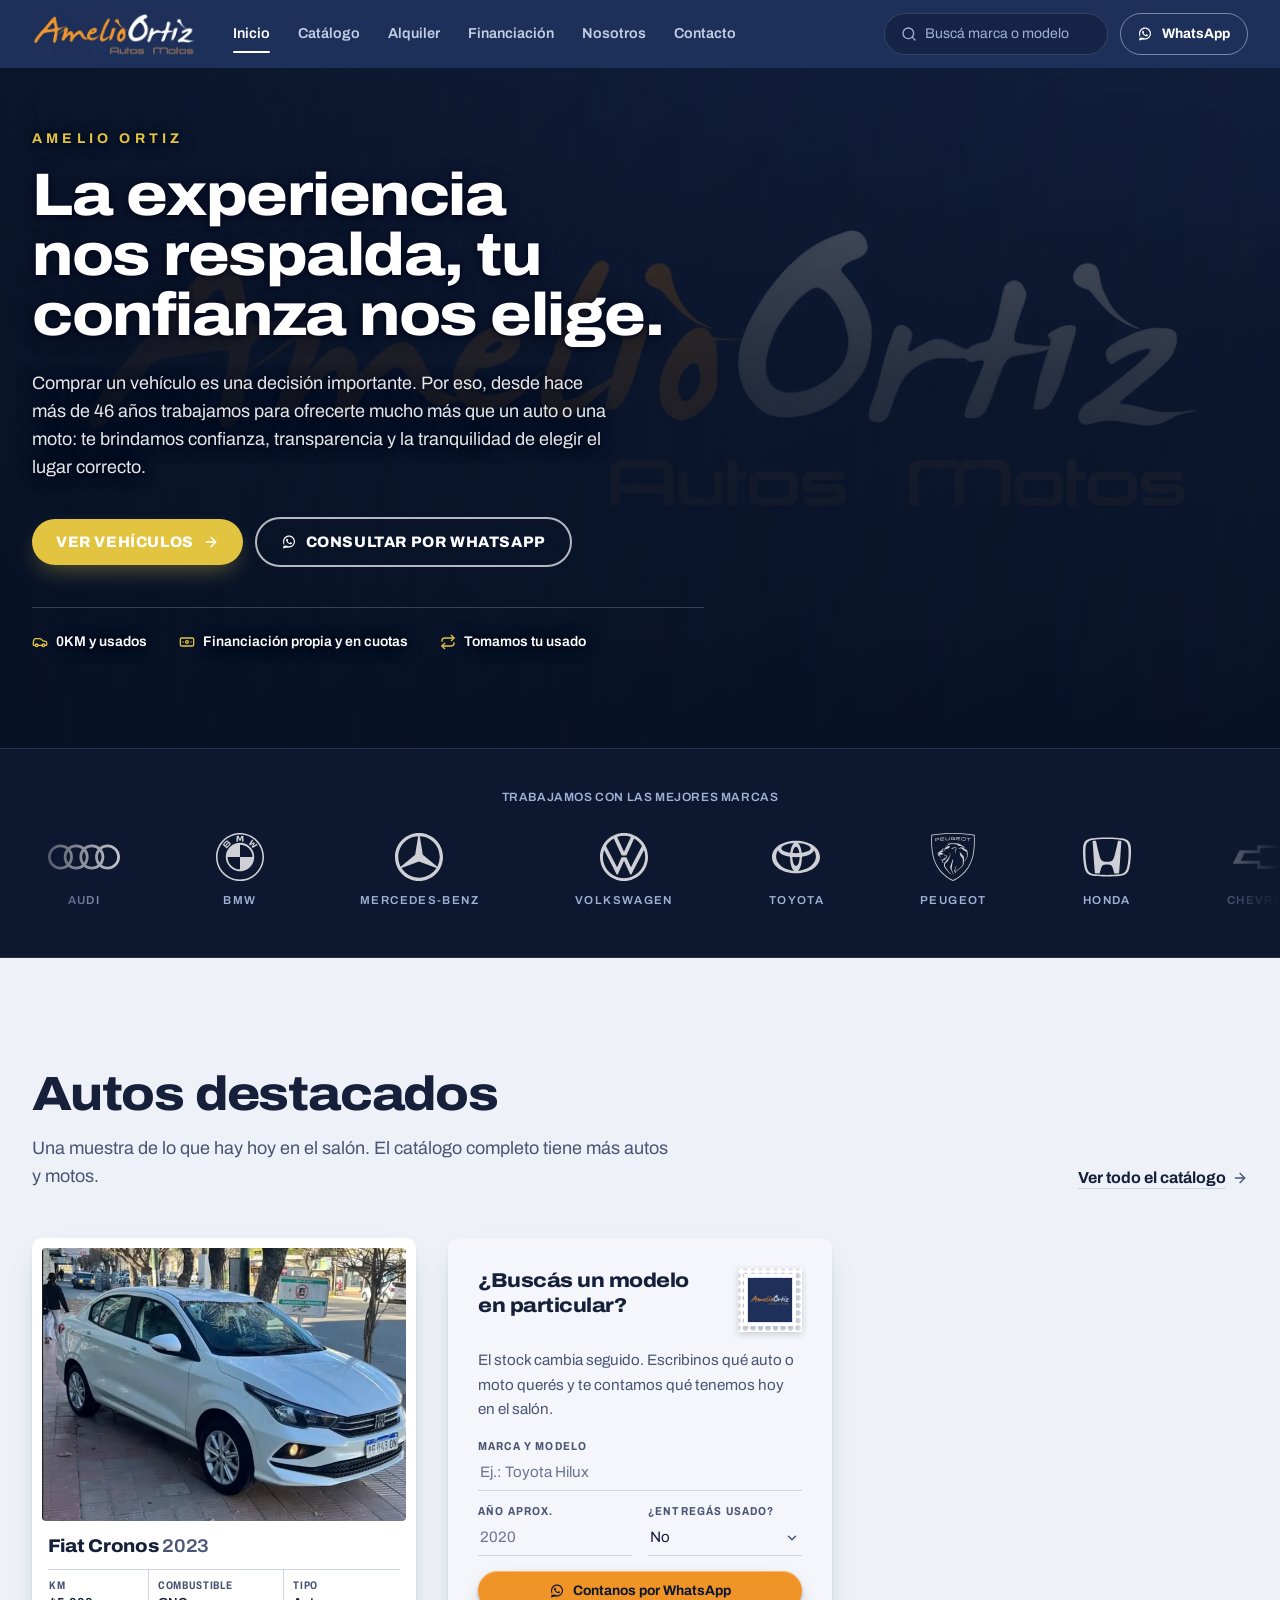
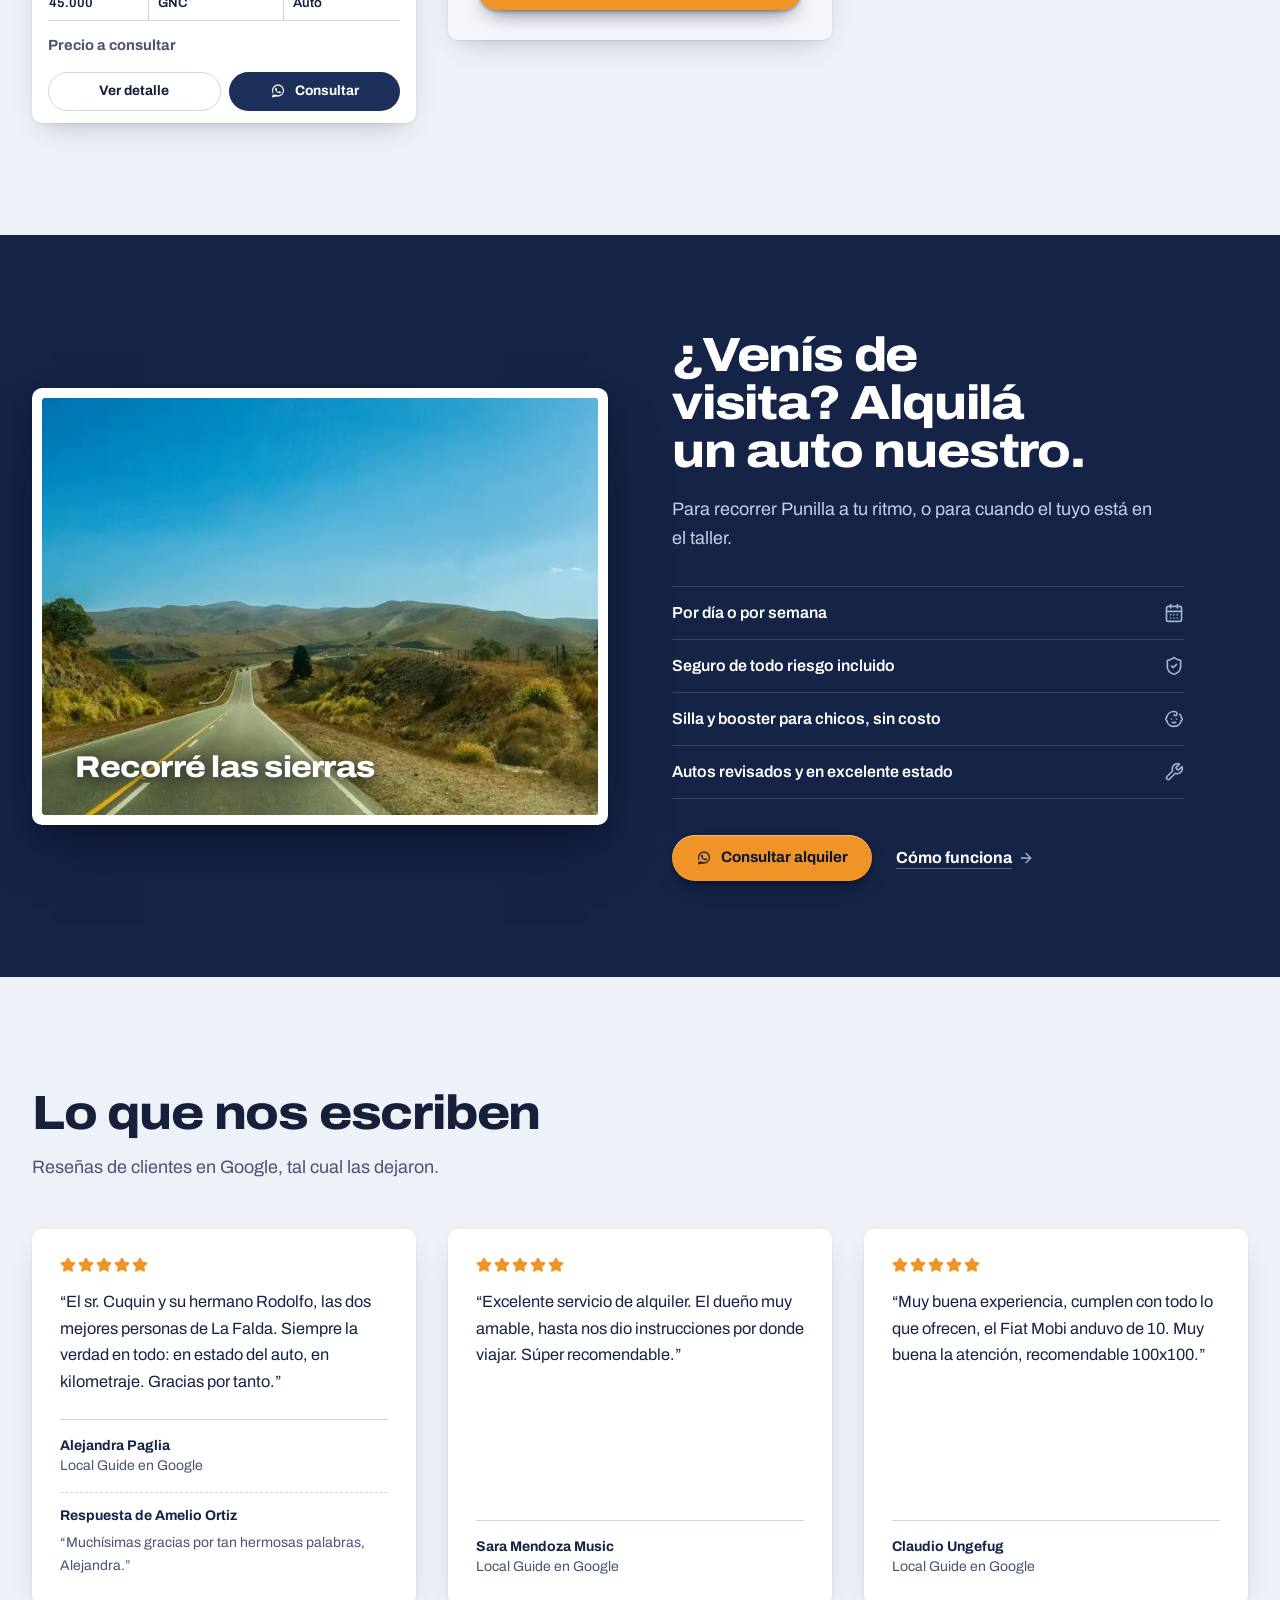
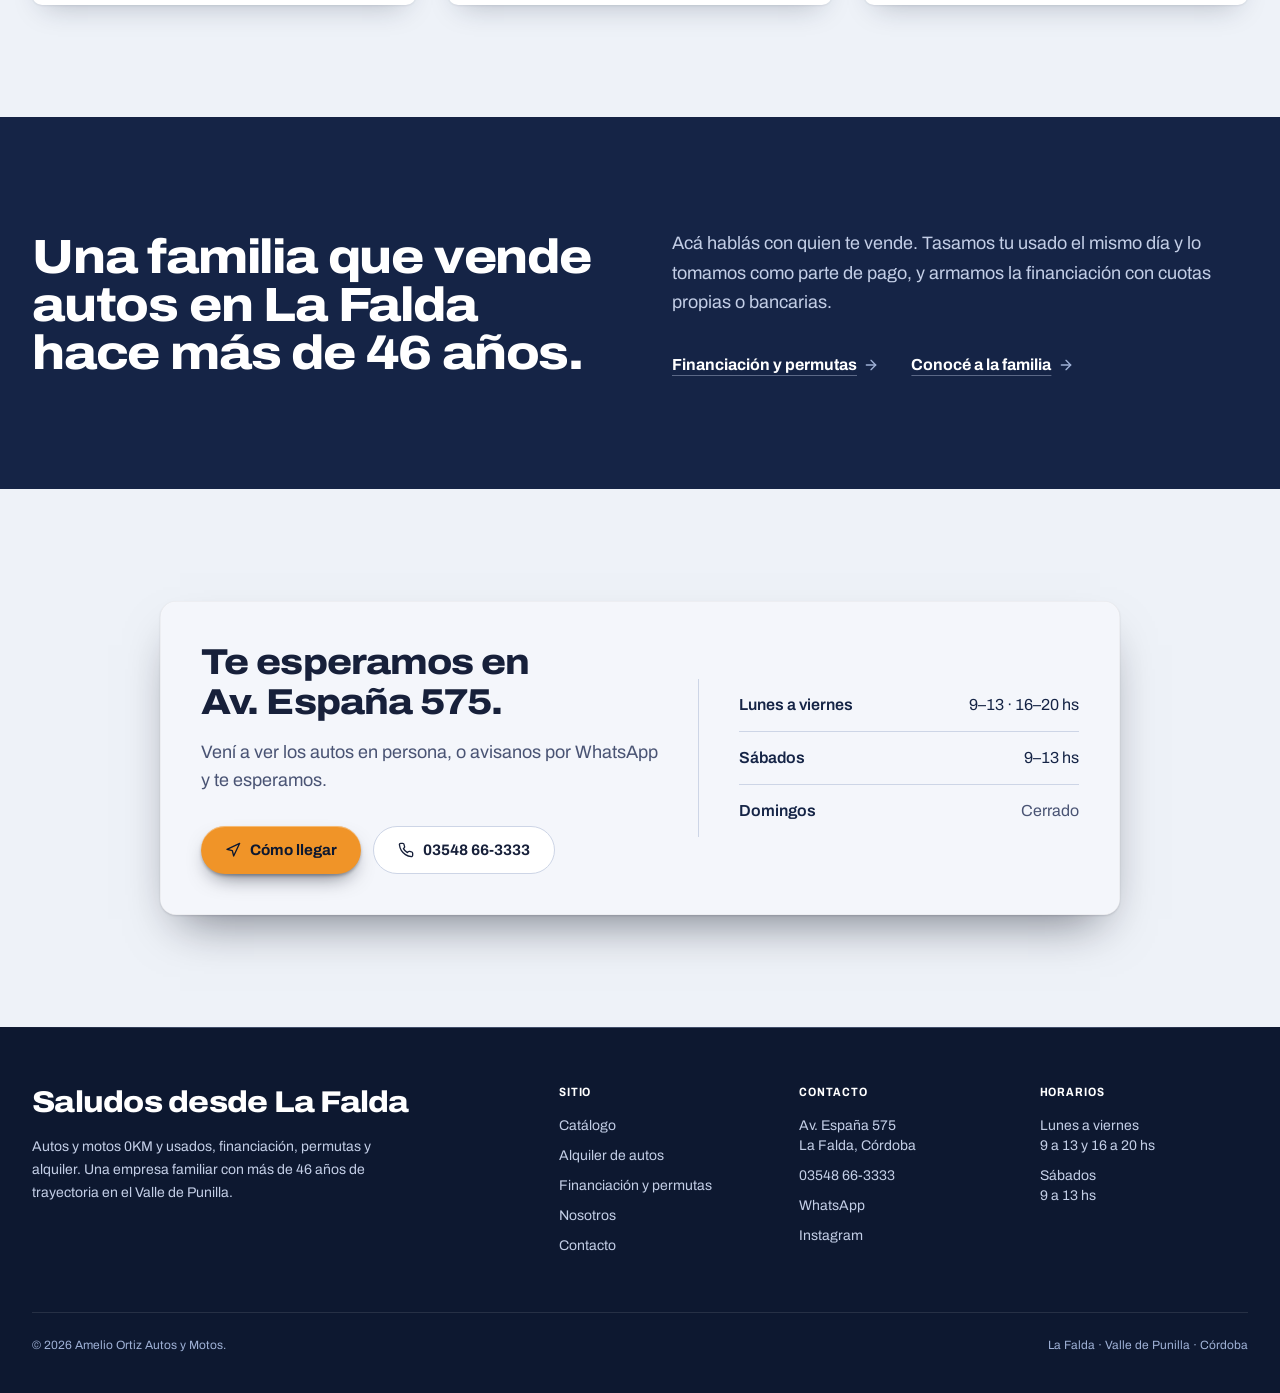
==== index.html @ 2e136546 "Sitio Amelio Ortiz Autos y Motos Co-Authored-By: Claude Opus 5.5 <noreply@anthropic.com> Claude-Sess" ====
<!doctype html>
<html lang="es-AR">
<head>
  <meta charset="UTF-8" />
  <meta name="viewport" content="width=device-width, initial-scale=1" />
  <title>Amelio Ortiz | Autos y Motos 0KM y Usados en La Falda, Córdoba</title>
  <meta name="description" content="Concesionario de autos y motos 0KM y usados en La Falda, Córdoba, con más de 46 años de trayectoria. Financiación a medida, recibimos tu usado y gestoría inmediata." />

  <meta property="og:type" content="website" />
  <meta property="og:locale" content="es_AR" />
  <meta property="og:title" content="Amelio Ortiz | Autos y Motos 0KM y Usados" />
  <meta property="og:description" content="Autos y motos 0KM y seminuevos en La Falda, Córdoba. Financiación a medida y recibimos tu usado." />
  <meta property="og:image" content="https://amelioortiz.pages.dev/og-logo.jpg?v=20261024" />
  <meta property="og:image:type" content="image/jpeg" />
  <meta property="og:image:width" content="630" />
  <meta property="og:image:height" content="630" />
  <meta property="og:image:alt" content="Logo de Amelio Ortiz Autos y Motos" />

  <link rel="icon" type="image/png" href="img/icon-192.png" />
  <link rel="apple-touch-icon" href="img/icon-192.png" />
  <meta name="theme-color" content="#1D3059" />
  <link rel="preconnect" href="https://fonts.googleapis.com" />
  <link rel="preconnect" href="https://fonts.gstatic.com" crossorigin />
  <link rel="stylesheet" href="https://fonts.googleapis.com/css2?family=Archivo:wdth,wght@62..125,400..900&display=swap" />
  <script>document.documentElement.classList.add("js");</script>
  <link rel="stylesheet" href="styles.css?v=20261027h" />
  <link rel="stylesheet" href="tw.css?v=20261027h" />


  <script type="application/ld+json">
  {
    "@context": "https://schema.org",
    "@type": "AutomotiveBusiness",
    "name": "Amelio Ortiz",
    "description": "Concesionario de autos y motos, con más de 46 años de trayectoria en La Falda, Córdoba.",
    "logo": "https://amelioortiz.pages.dev/logo-amelio.png",
    "address": {
      "@type": "PostalAddress",
      "streetAddress": "Av. España 575",
      "addressLocality": "La Falda",
      "addressRegion": "Córdoba",
      "addressCountry": "AR"
    },
    "telephone": "+5493548663333"
  }
  </script>
</head>
<body class="font-sans antialiased">
  <a href="#main-content" class="fixed left-4 top-4 z-[100] -translate-y-24 rounded-full bg-orange-500 px-4 py-2 text-sm font-bold text-navy-950 transition focus:translate-y-0">Saltar al contenido</a>

  <header id="site-header" class="ao-header fixed inset-x-0 top-0 z-50">
    <div class="mx-auto flex max-w-7xl items-center gap-5 px-4 py-3 sm:px-6 lg:gap-9 lg:px-8">
      <a href="index.html" class="shrink-0" aria-label="Amelio Ortiz Autos y Motos, inicio">
        <img src="img/logo-wordmark-sm.webp" width="360" height="96" alt="Amelio Ortiz Autos y Motos" class="h-10 w-auto sm:h-11" fetchpriority="high" />
      </a>
      <nav class="ao-nav hidden items-center gap-7 lg:flex" aria-label="Navegación principal"><a href="index.html" aria-current="page">Inicio</a><a href="catalogo.html">Catálogo</a><a href="alquiler.html">Alquiler</a><a href="financiacion.html">Financiación</a><a href="nosotros.html">Nosotros</a><a href="contacto.html">Contacto</a></nav>
      <div class="ml-auto flex items-center gap-3">
        <div class="hidden w-56 xl:block"><form class="header-search-form ao-search flex items-center gap-2 rounded-full px-4 py-2.5" role="search"><i data-lucide="search" class="h-4 w-4 shrink-0 text-navy-300"></i><label class="sr-only" for="buscar-header">Buscar en el catálogo</label><input id="buscar-header" type="search" name="q" class="header-search-input w-full bg-transparent text-sm text-white focus:outline-none" placeholder="Buscá marca o modelo" autocomplete="off" /></form></div>
        <a href="https://wa.me/5493548663333?text=Hola%20Amelio%20Ortiz%2C%20quiero%20m%C3%A1s%20informaci%C3%B3n%20sobre%20sus%20veh%C3%ADculos." target="_blank" rel="noopener" class="btn btn-linea btn-sm hidden sm:inline-flex"><svg viewBox="0 0 32 32" fill="currentColor" class="h-4 w-4 shrink-0" aria-hidden="true"><path d="M16.004 3C9.377 3 4 8.373 4 15c0 2.34.657 4.526 1.797 6.386L4 29l7.86-1.76A11.9 11.9 0 0016.004 27C22.63 27 28 21.627 28 15S22.63 3 16.004 3zm0 21.7c-1.94 0-3.75-.57-5.27-1.55l-.378-.24-4.66 1.04 1.07-4.53-.25-.4A9.65 9.65 0 016.35 15c0-5.32 4.33-9.65 9.654-9.65 5.32 0 9.65 4.33 9.65 9.65s-4.33 9.7-9.65 9.7zm5.32-7.23c-.29-.147-1.71-.845-1.977-.94-.266-.098-.46-.147-.653.147-.194.293-.75.94-.92 1.133-.17.194-.34.22-.63.073-.29-.146-1.224-.451-2.332-1.44-.862-.77-1.444-1.72-1.613-2.01-.17-.293-.018-.45.127-.596.13-.13.29-.34.435-.51.146-.17.194-.293.29-.488.098-.196.05-.367-.024-.513-.073-.146-.653-1.573-.895-2.154-.236-.564-.476-.488-.653-.497-.17-.008-.363-.01-.556-.01-.194 0-.51.073-.777.367-.266.293-1.017.994-1.017 2.425 0 1.43 1.04 2.813 1.185 3.008.146.194 2.05 3.13 4.966 4.39.694.3 1.235.478 1.657.611.696.222 1.33.19 1.83.116.558-.083 1.71-.7 1.952-1.377.242-.677.242-1.257.17-1.377-.073-.122-.266-.195-.556-.34z"/></svg>WhatsApp</a>
        <button id="menu-toggle" type="button" class="inline-flex h-11 w-11 items-center justify-center rounded-full border border-white/20 text-white lg:hidden" aria-expanded="false" aria-controls="mobile-menu" aria-label="Abrir menú">
          <span id="icon-menu-open"><i data-lucide="menu" class="h-5 w-5"></i></span>
          <span id="icon-menu-close" class="hidden"><i data-lucide="x" class="h-5 w-5"></i></span>
        </button>
      </div>
    </div>
    <div id="mobile-menu" class="hidden max-h-[calc(100dvh-4.5rem)] overflow-y-auto border-t border-white/10 bg-navy-800 lg:hidden">
      <div class="px-4 pb-6 pt-4 sm:px-6">
        <form class="header-search-form ao-search flex items-center gap-2 rounded-full px-4 py-2.5" role="search"><i data-lucide="search" class="h-4 w-4 shrink-0 text-navy-300"></i><label class="sr-only" for="buscar-movil">Buscar en el catálogo</label><input id="buscar-movil" type="search" name="q" class="header-search-input w-full bg-transparent text-sm text-white focus:outline-none" placeholder="Buscá marca o modelo" autocomplete="off" /></form>
        <nav class="mt-3 flex flex-col" aria-label="Navegación móvil"><a href="index.html" class="flex items-center justify-between border-b border-white/10 py-3.5 text-lg font-semibold text-white" aria-current="page">Inicio<i data-lucide="arrow-up-right" class="h-4 w-4 text-orange-500"></i></a><a href="catalogo.html" class="flex items-center justify-between border-b border-white/10 py-3.5 text-lg font-semibold text-navy-200">Catálogo<i data-lucide="arrow-up-right" class="h-4 w-4 text-navy-400"></i></a><a href="alquiler.html" class="flex items-center justify-between border-b border-white/10 py-3.5 text-lg font-semibold text-navy-200">Alquiler<i data-lucide="arrow-up-right" class="h-4 w-4 text-navy-400"></i></a><a href="financiacion.html" class="flex items-center justify-between border-b border-white/10 py-3.5 text-lg font-semibold text-navy-200">Financiación<i data-lucide="arrow-up-right" class="h-4 w-4 text-navy-400"></i></a><a href="nosotros.html" class="flex items-center justify-between border-b border-white/10 py-3.5 text-lg font-semibold text-navy-200">Nosotros<i data-lucide="arrow-up-right" class="h-4 w-4 text-navy-400"></i></a><a href="contacto.html" class="flex items-center justify-between border-b border-white/10 py-3.5 text-lg font-semibold text-navy-200">Contacto<i data-lucide="arrow-up-right" class="h-4 w-4 text-navy-400"></i></a></nav>
        <a href="https://wa.me/5493548663333?text=Hola%20Amelio%20Ortiz%2C%20quiero%20m%C3%A1s%20informaci%C3%B3n%20sobre%20sus%20veh%C3%ADculos." target="_blank" rel="noopener" class="btn btn-sello mt-6 w-full"><svg viewBox="0 0 32 32" fill="currentColor" class="h-4 w-4 shrink-0" aria-hidden="true"><path d="M16.004 3C9.377 3 4 8.373 4 15c0 2.34.657 4.526 1.797 6.386L4 29l7.86-1.76A11.9 11.9 0 0016.004 27C22.63 27 28 21.627 28 15S22.63 3 16.004 3zm0 21.7c-1.94 0-3.75-.57-5.27-1.55l-.378-.24-4.66 1.04 1.07-4.53-.25-.4A9.65 9.65 0 016.35 15c0-5.32 4.33-9.65 9.654-9.65 5.32 0 9.65 4.33 9.65 9.65s-4.33 9.7-9.65 9.7zm5.32-7.23c-.29-.147-1.71-.845-1.977-.94-.266-.098-.46-.147-.653.147-.194.293-.75.94-.92 1.133-.17.194-.34.22-.63.073-.29-.146-1.224-.451-2.332-1.44-.862-.77-1.444-1.72-1.613-2.01-.17-.293-.018-.45.127-.596.13-.13.29-.34.435-.51.146-.17.194-.293.29-.488.098-.196.05-.367-.024-.513-.073-.146-.653-1.573-.895-2.154-.236-.564-.476-.488-.653-.497-.17-.008-.363-.01-.556-.01-.194 0-.51.073-.777.367-.266.293-1.017.994-1.017 2.425 0 1.43 1.04 2.813 1.185 3.008.146.194 2.05 3.13 4.966 4.39.694.3 1.235.478 1.657.611.696.222 1.33.19 1.83.116.558-.083 1.71-.7 1.952-1.377.242-.677.242-1.257.17-1.377-.073-.122-.266-.195-.556-.34z"/></svg>Escribinos por WhatsApp</a>
      </div>
    </div>
  </header>

  <main id="main-content">
    <!-- HERO: la postal de La Falda -->
    <section class="hero-fondo relative isolate flex min-h-[78vh] items-center overflow-hidden pb-16 pt-28 sm:pb-24 sm:pt-32">
      <img src="img/logo-fondo.webp" width="1254" height="1254" alt="" aria-hidden="true" fetchpriority="high" class="hero-fondo-img" />
      <div class="hero-fondo-velo" aria-hidden="true"></div>
      <div class="mx-auto w-full max-w-7xl px-4 sm:px-6 lg:px-8">

        <div class="max-w-2xl">
          <p class="hero-marca">Amelio Ortiz</p>
          <h1 class="t-titulo hero-sombra mt-4 text-[2.35rem] text-white sm:text-5xl lg:text-6xl">
            La experiencia nos respalda, tu confianza nos elige.
          </h1>
          <p class="hero-sombra mt-5 max-w-xl text-[1.05rem] leading-relaxed text-white/90 sm:mt-6 sm:text-lg">
            Comprar un vehículo es una decisión importante. Por eso, desde hace más de 46 años trabajamos para ofrecerte mucho más que un auto o una moto: te brindamos confianza, transparencia y la tranquilidad de elegir el lugar correcto.
          </p>
          <div class="hero-acciones mt-7 flex items-center gap-2.5 sm:mt-9 sm:gap-3">
            <a href="catalogo.html" class="btn btn-oro">Ver vehículos <i data-lucide="arrow-right" class="h-4 w-4"></i></a>
            <a href="https://wa.me/5493548663333?text=Hola%20Amelio%20Ortiz%2C%20quiero%20m%C3%A1s%20informaci%C3%B3n%20sobre%20sus%20veh%C3%ADculos." target="_blank" rel="noopener" class="btn btn-contorno"><svg viewBox="0 0 32 32" fill="currentColor" class="h-4 w-4 shrink-0" aria-hidden="true"><path d="M16.004 3C9.377 3 4 8.373 4 15c0 2.34.657 4.526 1.797 6.386L4 29l7.86-1.76A11.9 11.9 0 0016.004 27C22.63 27 28 21.627 28 15S22.63 3 16.004 3zm0 21.7c-1.94 0-3.75-.57-5.27-1.55l-.378-.24-4.66 1.04 1.07-4.53-.25-.4A9.65 9.65 0 016.35 15c0-5.32 4.33-9.65 9.654-9.65 5.32 0 9.65 4.33 9.65 9.65s-4.33 9.7-9.65 9.7zm5.32-7.23c-.29-.147-1.71-.845-1.977-.94-.266-.098-.46-.147-.653.147-.194.293-.75.94-.92 1.133-.17.194-.34.22-.63.073-.29-.146-1.224-.451-2.332-1.44-.862-.77-1.444-1.72-1.613-2.01-.17-.293-.018-.45.127-.596.13-.13.29-.34.435-.51.146-.17.194-.293.29-.488.098-.196.05-.367-.024-.513-.073-.146-.653-1.573-.895-2.154-.236-.564-.476-.488-.653-.497-.17-.008-.363-.01-.556-.01-.194 0-.51.073-.777.367-.266.293-1.017.994-1.017 2.425 0 1.43 1.04 2.813 1.185 3.008.146.194 2.05 3.13 4.966 4.39.694.3 1.235.478 1.657.611.696.222 1.33.19 1.83.116.558-.083 1.71-.7 1.952-1.377.242-.677.242-1.257.17-1.377-.073-.122-.266-.195-.556-.34z"/></svg><span class="sm:hidden">WhatsApp</span><span class="hidden sm:inline">Consultar por WhatsApp</span></a>
          </div>
          <ul class="mt-9 flex flex-wrap items-center gap-x-8 gap-y-3 border-t border-white/20 pt-6 text-sm font-semibold text-white hero-sombra sm:mt-10" aria-label="Lo que ofrecemos">
            <li class="flex items-center gap-2"><i data-lucide="car" class="h-4 w-4 text-[#E2C441]"></i>0KM y usados</li>
            <li class="flex items-center gap-2"><i data-lucide="banknote" class="h-4 w-4 text-[#E2C441]"></i>Financiación propia y en cuotas</li>
            <li class="flex items-center gap-2"><i data-lucide="repeat" class="h-4 w-4 text-[#E2C441]"></i>Tomamos tu usado</li>
          </ul>
        </div>

      </div>
    </section>

    <!-- MARCAS (versión original, a pedido) -->
    <section class="border-y border-white/10 bg-navy-950 py-8 sm:py-10" aria-label="Marcas con las que trabajamos">
      <p class="mb-5 text-center text-xs font-semibold uppercase tracking-wider text-navy-300">Trabajamos con las mejores marcas</p>
      <div class="marcas-viewport">
        <div class="marcas-track">
          <ul class="marcas-list">
            <li><img class="ancho" src="marcas/audi.svg" alt="Audi" title="Audi" width="48" height="48" /><span>Audi</span></li><li><img src="marcas/bmw.svg" alt="BMW" title="BMW" width="48" height="48" /><span>BMW</span></li><li><img src="marcas/mercedes.svg" alt="Mercedes-Benz" title="Mercedes-Benz" width="48" height="48" /><span>Mercedes-Benz</span></li><li><img src="marcas/volkswagen.svg" alt="Volkswagen" title="Volkswagen" width="48" height="48" /><span>Volkswagen</span></li><li><img src="marcas/toyota.svg" alt="Toyota" title="Toyota" width="48" height="48" /><span>Toyota</span></li><li><img src="marcas/peugeot.svg" alt="Peugeot" title="Peugeot" width="48" height="48" /><span>Peugeot</span></li><li><img src="marcas/honda.svg" alt="Honda" title="Honda" width="48" height="48" /><span>Honda</span></li><li><img class="ancho" src="marcas/chevrolet.svg" alt="Chevrolet" title="Chevrolet" width="48" height="48" /><span>Chevrolet</span></li><li><img class="ancho" src="marcas/ford.svg" alt="Ford" title="Ford" width="48" height="48" /><span>Ford</span></li>
          </ul>
          <ul class="marcas-list" aria-hidden="true">
            <li><img class="ancho" src="marcas/audi.svg" alt="" title="Audi" width="48" height="48" /><span>Audi</span></li><li><img src="marcas/bmw.svg" alt="" title="BMW" width="48" height="48" /><span>BMW</span></li><li><img src="marcas/mercedes.svg" alt="" title="Mercedes-Benz" width="48" height="48" /><span>Mercedes-Benz</span></li><li><img src="marcas/volkswagen.svg" alt="" title="Volkswagen" width="48" height="48" /><span>Volkswagen</span></li><li><img src="marcas/toyota.svg" alt="" title="Toyota" width="48" height="48" /><span>Toyota</span></li><li><img src="marcas/peugeot.svg" alt="" title="Peugeot" width="48" height="48" /><span>Peugeot</span></li><li><img src="marcas/honda.svg" alt="" title="Honda" width="48" height="48" /><span>Honda</span></li><li><img class="ancho" src="marcas/chevrolet.svg" alt="" title="Chevrolet" width="48" height="48" /><span>Chevrolet</span></li><li><img class="ancho" src="marcas/ford.svg" alt="" title="Ford" width="48" height="48" /><span>Ford</span></li>
          </ul>
        </div>
      </div>
      <style>
        .marcas-viewport { overflow: hidden; padding: .5rem 0; -webkit-mask-image: linear-gradient(90deg, transparent, #000 10%, #000 90%, transparent); mask-image: linear-gradient(90deg, transparent, #000 10%, #000 90%, transparent); }
        .marcas-track { display: flex; width: max-content; animation: marcas-scroll 28s linear infinite; }
        .marcas-list { display: flex; align-items: flex-start; flex-shrink: 0; margin: 0; padding: 0; list-style: none; }
        .marcas-list li { padding: 0 2rem; display: flex; flex-direction: column; align-items: center; gap: .65rem; }
        .marcas-list img { height: 36px; width: auto; opacity: .8; filter: brightness(0) invert(1); transition: opacity .25s, transform .25s; }
        .marcas-list img.ancho { height: 54px; margin: -9px 0; }
        .marcas-list span { font-family: Archivo, sans-serif; font-size: .68rem; font-weight: 600; letter-spacing: .12em; text-transform: uppercase; color: #9fb1d6; white-space: nowrap; transition: color .25s; }
        .marcas-list li:hover img { opacity: 1; transform: scale(1.08); }
        .marcas-list li:hover span { color: #fff; }
        @media (min-width: 640px) { .marcas-list li { padding: 0 3rem; } .marcas-list img { height: 48px; } .marcas-list img.ancho { height: 72px; margin: -12px 0; } .marcas-list span { font-size: .72rem; } }
        @keyframes marcas-scroll { from { transform: translateX(0); } to { transform: translateX(-50%); } }
        @media (prefers-reduced-motion: reduce) { .marcas-track { animation: none; flex-wrap: wrap; justify-content: center; width: 100%; } .marcas-list[aria-hidden] { display: none; } .marcas-list { flex-wrap: wrap; justify-content: center; row-gap: 1.5rem; } }
      </style>
      <script>
        (function () {
          try {
            var vp = document.querySelector(".marcas-viewport");
            var track = vp && vp.querySelector(".marcas-track");
            if (!track || !track.getAnimations) return;
            var anim = track.getAnimations()[0];
            if (!anim) return;
            var target = 1, raf = null;
            function step() {
              var r = anim.playbackRate + (target - anim.playbackRate) * 0.08;
              if (Math.abs(target - r) < 0.01) { anim.updatePlaybackRate ? anim.updatePlaybackRate(target) : (anim.playbackRate = target); raf = null; return; }
              anim.playbackRate = r;
              raf = requestAnimationFrame(step);
            }
            function go(v) { target = v; if (!raf) raf = requestAnimationFrame(step); }
            vp.addEventListener("mouseenter", function () { go(0.25); });
            vp.addEventListener("mouseleave", function () { go(1); });
          } catch (e) { console.warn("[marcas]", e); }
        })();
      </script>
    </section>

    <!-- DESTACADOS -->
    <section class="zona-clara py-20 sm:py-28" aria-labelledby="destacados-titulo">
      <div class="mx-auto max-w-7xl px-4 sm:px-6 lg:px-8">
        <div class="flex flex-wrap items-end justify-between gap-6" data-reveal>
          <div class="max-w-2xl">
            <h2 id="destacados-titulo" class="t-titulo text-4xl text-white sm:text-5xl">Autos destacados</h2>
            <p class="t-lead mt-4 text-lg">Una muestra de lo que hay hoy en el salón. El catálogo completo tiene más autos y motos.</p>
          </div>
          <a href="catalogo.html" class="link-flecha">Ver todo el catálogo <i data-lucide="arrow-right" class="h-4 w-4"></i></a>
        </div>

        <div id="destacados-grid" class="grilla-postales mt-12 grid grid-cols-1 gap-x-8 gap-y-12 sm:grid-cols-2 lg:grid-cols-3">
          <article data-vehicle-card data-href="vehiculo.html?demo=cronos" data-reveal data-type="auto" data-brand="Fiat" data-year="2023" data-category="seminuevos" data-combustible="GNC" data-photos='["img/cronos-2.webp","img/cronos-3.webp","img/cronos-1.webp","img/cronos-4.webp","img/cronos-5.webp","img/cronos-6.webp","img/cronos-7.webp"]' class="postal postal-auto">
            <div class="postal-foto"><img src="img/cronos-2-640.webp" srcset="img/cronos-2-640.webp 640w, img/cronos-2.webp 1000w" sizes="(min-width:1024px) 380px, 90vw" alt="Fiat Cronos 2023 blanco, seminuevo" loading="lazy" decoding="async" width="640" height="855" /></div>
            <div class="ficha">
              <h3>Fiat Cronos <span class="anio">2023</span></h3>
              <ul class="ficha-datos"><li><small>Km</small>45.000</li><li><small>Combustible</small>GNC</li><li><small>Tipo</small>Auto</li></ul>
              <div class="ficha-precio" data-card-precio><span class="precio precio--consultar">Precio a consultar</span></div>
              <div class="ficha-acciones">
                <a href="vehiculo.html?demo=cronos" class="btn btn-papel-linea btn-sm">Ver detalle</a>
                <a href="https://wa.me/5493548663333?text=Hola%20Amelio%20Ortiz%2C%20me%20interesa%20el%20Fiat%20Cronos%202023%20que%20vi%20en%20la%20web." target="_blank" rel="noopener" class="btn btn-tinta btn-sm"><svg viewBox="0 0 32 32" fill="currentColor" class="h-4 w-4 shrink-0" aria-hidden="true"><path d="M16.004 3C9.377 3 4 8.373 4 15c0 2.34.657 4.526 1.797 6.386L4 29l7.86-1.76A11.9 11.9 0 0016.004 27C22.63 27 28 21.627 28 15S22.63 3 16.004 3zm0 21.7c-1.94 0-3.75-.57-5.27-1.55l-.378-.24-4.66 1.04 1.07-4.53-.25-.4A9.65 9.65 0 016.35 15c0-5.32 4.33-9.65 9.654-9.65 5.32 0 9.65 4.33 9.65 9.65s-4.33 9.7-9.65 9.7zm5.32-7.23c-.29-.147-1.71-.845-1.977-.94-.266-.098-.46-.147-.653.147-.194.293-.75.94-.92 1.133-.17.194-.34.22-.63.073-.29-.146-1.224-.451-2.332-1.44-.862-.77-1.444-1.72-1.613-2.01-.17-.293-.018-.45.127-.596.13-.13.29-.34.435-.51.146-.17.194-.293.29-.488.098-.196.05-.367-.024-.513-.073-.146-.653-1.573-.895-2.154-.236-.564-.476-.488-.653-.497-.17-.008-.363-.01-.556-.01-.194 0-.51.073-.777.367-.266.293-1.017.994-1.017 2.425 0 1.43 1.04 2.813 1.185 3.008.146.194 2.05 3.13 4.966 4.39.694.3 1.235.478 1.657.611.696.222 1.33.19 1.83.116.558-.083 1.71-.7 1.952-1.377.242-.677.242-1.257.17-1.377-.073-.122-.266-.195-.556-.34z"/></svg>Consultar</a>
              </div>
            </div>
          </article>


          <div id="busco-card" data-reveal class="postal postal-auto dorso flex flex-col self-start" style="cursor:default">
            <div class="relative flex flex-1 flex-col p-5">
              <div class="flex items-start justify-between gap-4">
                <p class="t-titulo text-xl leading-tight text-navy-900">¿Buscás un modelo en particular?</p>
                <div class="sello w-16 shrink-0" style="--perf:3px"><span class="sello-in p-1"><img src="img/icon-192.png" width="192" height="192" alt="" class="block w-full" /></span></div>
              </div>
              <p class="mt-4 text-[0.95rem] leading-relaxed text-[#4a5474]">El stock cambia seguido. Escribinos qué auto o moto querés y te contamos qué tenemos hoy en el salón.</p>
              <form id="busco-form" class="mt-4 flex flex-1 flex-col">
                <label class="block"><span class="etiqueta">Marca y modelo</span><input type="text" name="modelo" required class="campo py-1.5 text-[0.95rem]" placeholder="Ej.: Toyota Hilux" /></label>
                <div class="mt-3 grid grid-cols-2 gap-4">
                  <label class="block"><span class="etiqueta">Año aprox.</span><input type="text" name="anio" inputmode="numeric" class="campo tabular py-1.5 text-[0.95rem]" placeholder="2020" /></label>
                  <label class="block"><span class="etiqueta">¿Entregás usado?</span><select name="usado" class="campo py-1.5 text-[0.95rem]"><option>No</option><option>Sí</option></select></label>
                </div>
                <div class="ficha-acciones">
                  <button type="submit" class="btn btn-sello btn-sm"><svg viewBox="0 0 32 32" fill="currentColor" class="h-4 w-4 shrink-0" aria-hidden="true"><path d="M16.004 3C9.377 3 4 8.373 4 15c0 2.34.657 4.526 1.797 6.386L4 29l7.86-1.76A11.9 11.9 0 0016.004 27C22.63 27 28 21.627 28 15S22.63 3 16.004 3zm0 21.7c-1.94 0-3.75-.57-5.27-1.55l-.378-.24-4.66 1.04 1.07-4.53-.25-.4A9.65 9.65 0 016.35 15c0-5.32 4.33-9.65 9.654-9.65 5.32 0 9.65 4.33 9.65 9.65s-4.33 9.7-9.65 9.7zm5.32-7.23c-.29-.147-1.71-.845-1.977-.94-.266-.098-.46-.147-.653.147-.194.293-.75.94-.92 1.133-.17.194-.34.22-.63.073-.29-.146-1.224-.451-2.332-1.44-.862-.77-1.444-1.72-1.613-2.01-.17-.293-.018-.45.127-.596.13-.13.29-.34.435-.51.146-.17.194-.293.29-.488.098-.196.05-.367-.024-.513-.073-.146-.653-1.573-.895-2.154-.236-.564-.476-.488-.653-.497-.17-.008-.363-.01-.556-.01-.194 0-.51.073-.777.367-.266.293-1.017.994-1.017 2.425 0 1.43 1.04 2.813 1.185 3.008.146.194 2.05 3.13 4.966 4.39.694.3 1.235.478 1.657.611.696.222 1.33.19 1.83.116.558-.083 1.71-.7 1.952-1.377.242-.677.242-1.257.17-1.377-.073-.122-.266-.195-.556-.34z"/></svg>Contanos por WhatsApp</button>
                </div>
              </form>
            </div>
          </div>
        </div>
      </div>
    </section>

    <!-- ALQUILER: el dorso grande -->
    <section class="relative bg-navy-900" aria-labelledby="alquiler-titulo">
      <div class="mx-auto grid max-w-7xl grid-cols-1 items-center gap-12 px-4 py-20 sm:px-6 sm:py-24 lg:grid-cols-12 lg:gap-16 lg:px-8">
        <div class="lg:col-span-6" data-reveal>
          <div class="postal">
            <div class="postal-foto carrusel aspect-[4/3]" data-carrusel aria-roledescription="carrusel" aria-label="Vistas de las sierras de Punilla">
              <img class="carrusel-foto is-activa" src="img/ruta-1600.webp" srcset="img/ruta-800.webp 800w, img/ruta-1600.webp 1600w" sizes="(min-width:1024px) 600px, 100vw" alt="Ruta serrana entre las lomas del Valle de Punilla" loading="lazy" decoding="async" />
              <img class="carrusel-foto" src="img/lomas-1600.webp" srcset="img/lomas-800.webp 800w, img/lomas-1600.webp 1600w" sizes="(min-width:1024px) 600px, 100vw" alt="Lomas verdes de las sierras de Córdoba" loading="lazy" decoding="async" />
              <img class="carrusel-foto" src="img/dique-1600.webp" srcset="img/dique-800.webp 800w, img/dique-1600.webp 1600w" sizes="(min-width:1024px) 600px, 100vw" alt="Dique entre las sierras" loading="lazy" decoding="async" />
              <img class="carrusel-foto" src="img/atardecer-1600.webp" srcset="img/atardecer-800.webp 800w, img/atardecer-1600.webp 1600w" sizes="(min-width:1024px) 600px, 100vw" alt="Sierras al atardecer con casas al pie" loading="lazy" decoding="async" />
              <img class="carrusel-foto" src="img/valle-1600.webp" srcset="img/valle-800.webp 800w, img/valle-1600.webp 1600w" sizes="(min-width:1024px) 600px, 100vw" alt="Valle serrano con monte y caseríos" loading="lazy" decoding="async" />
              <img class="carrusel-foto" src="img/gaucho-1600.webp" srcset="img/gaucho-800.webp 800w, img/gaucho-1600.webp 1600w" sizes="(min-width:1024px) 600px, 100vw" alt="Camino de tierra en las sierras, con un jinete" loading="lazy" decoding="async" />
              <p class="absolute bottom-[7%] left-[6%] z-[1] text-2xl font-extrabold tracking-tight text-white sm:text-3xl" style="font-stretch:112%;text-shadow:0 2px 14px rgba(5,10,25,.7)">Recorré las sierras</p>
            </div>
          </div>
        </div>
        <div class="lg:col-span-6" data-reveal>
          <h2 id="alquiler-titulo" class="t-titulo text-4xl text-white sm:text-5xl">¿Venís de visita? Alquilá un auto nuestro.</h2>
          <p class="t-lead mt-5 max-w-lg text-lg leading-relaxed">Para recorrer Punilla a tu ritmo, o para cuando el tuyo está en el taller.</p>
          <ul class="mt-8 max-w-lg divide-y divide-white/15 border-y border-white/15 text-white">
            <li class="flex items-center justify-between gap-4 py-3.5"><span class="font-semibold">Por día o por semana</span><i data-lucide="calendar-days" class="h-5 w-5 text-navy-300"></i></li>
            <li class="flex items-center justify-between gap-4 py-3.5"><span class="font-semibold">Seguro de todo riesgo incluido</span><i data-lucide="shield-check" class="h-5 w-5 text-navy-300"></i></li>
            <li class="flex items-center justify-between gap-4 py-3.5"><span class="font-semibold">Silla y booster para chicos, sin costo</span><i data-lucide="baby" class="h-5 w-5 text-navy-300"></i></li>
            <li class="flex items-center justify-between gap-4 py-3.5"><span class="font-semibold">Autos revisados y en excelente estado</span><i data-lucide="wrench" class="h-5 w-5 text-navy-300"></i></li>
          </ul>
          <div class="mt-9 flex flex-wrap items-center gap-x-6 gap-y-4">
            <a href="https://wa.me/5493548663333?text=Hola%20Amelio%20Ortiz%2C%20quiero%20consultar%20por%20el%20alquiler%20de%20autos." target="_blank" rel="noopener" class="btn btn-sello"><svg viewBox="0 0 32 32" fill="currentColor" class="h-4 w-4 shrink-0" aria-hidden="true"><path d="M16.004 3C9.377 3 4 8.373 4 15c0 2.34.657 4.526 1.797 6.386L4 29l7.86-1.76A11.9 11.9 0 0016.004 27C22.63 27 28 21.627 28 15S22.63 3 16.004 3zm0 21.7c-1.94 0-3.75-.57-5.27-1.55l-.378-.24-4.66 1.04 1.07-4.53-.25-.4A9.65 9.65 0 016.35 15c0-5.32 4.33-9.65 9.654-9.65 5.32 0 9.65 4.33 9.65 9.65s-4.33 9.7-9.65 9.7zm5.32-7.23c-.29-.147-1.71-.845-1.977-.94-.266-.098-.46-.147-.653.147-.194.293-.75.94-.92 1.133-.17.194-.34.22-.63.073-.29-.146-1.224-.451-2.332-1.44-.862-.77-1.444-1.72-1.613-2.01-.17-.293-.018-.45.127-.596.13-.13.29-.34.435-.51.146-.17.194-.293.29-.488.098-.196.05-.367-.024-.513-.073-.146-.653-1.573-.895-2.154-.236-.564-.476-.488-.653-.497-.17-.008-.363-.01-.556-.01-.194 0-.51.073-.777.367-.266.293-1.017.994-1.017 2.425 0 1.43 1.04 2.813 1.185 3.008.146.194 2.05 3.13 4.966 4.39.694.3 1.235.478 1.657.611.696.222 1.33.19 1.83.116.558-.083 1.71-.7 1.952-1.377.242-.677.242-1.257.17-1.377-.073-.122-.266-.195-.556-.34z"/></svg>Consultar alquiler</a>
            <a href="alquiler.html" class="link-flecha">Cómo funciona <i data-lucide="arrow-right" class="h-4 w-4"></i></a>
          </div>
        </div>
      </div>
    </section>

    <!-- RESEÑAS: postales que nos mandan -->
    <section class="zona-clara py-20 sm:py-28" aria-labelledby="resenas-titulo">
      <div class="mx-auto max-w-7xl px-4 sm:px-6 lg:px-8">
        <div class="max-w-2xl" data-reveal>
          <h2 id="resenas-titulo" class="t-titulo text-4xl text-white sm:text-5xl">Lo que nos escriben</h2>
          <p class="t-lead mt-4 text-lg">Reseñas de clientes en Google, tal cual las dejaron.</p>
        </div>
        <div class="mt-12 grid grid-cols-1 gap-8 md:grid-cols-3">
          <figure class="postal resena flex flex-col p-6 sm:p-7" data-reveal>
            <span class="estrellas" aria-label="5 estrellas"><i data-lucide="star" class="h-4 w-4 fill-current"></i><i data-lucide="star" class="h-4 w-4 fill-current"></i><i data-lucide="star" class="h-4 w-4 fill-current"></i><i data-lucide="star" class="h-4 w-4 fill-current"></i><i data-lucide="star" class="h-4 w-4 fill-current"></i></span>
            <blockquote class="mt-4 flex-1 text-[1.02rem] leading-relaxed text-navy-900">“El sr. Cuquin y su hermano Rodolfo, las dos mejores personas de La Falda. Siempre la verdad en todo: en estado del auto, en kilometraje. Gracias por tanto.”</blockquote>
            <figcaption class="mt-6 border-t border-[#cdd5e6] pt-4 text-sm"><span class="block font-bold text-navy-900">Alejandra Paglia</span><span class="text-[#4a5474]">Local Guide en Google</span></figcaption>
            <p class="mt-4 border-t border-dashed border-[#cdd5e6] pt-3 text-sm leading-relaxed text-[#4a5474]"><span class="mb-1 block font-bold text-navy-900">Respuesta de Amelio Ortiz</span>“Muchísimas gracias por tan hermosas palabras, Alejandra.”</p>
          </figure>
          <figure class="postal resena flex flex-col p-6 sm:p-7" data-reveal>
            <span class="estrellas" aria-label="5 estrellas"><i data-lucide="star" class="h-4 w-4 fill-current"></i><i data-lucide="star" class="h-4 w-4 fill-current"></i><i data-lucide="star" class="h-4 w-4 fill-current"></i><i data-lucide="star" class="h-4 w-4 fill-current"></i><i data-lucide="star" class="h-4 w-4 fill-current"></i></span>
            <blockquote class="mt-4 flex-1 text-[1.02rem] leading-relaxed text-navy-900">“Excelente servicio de alquiler. El dueño muy amable, hasta nos dio instrucciones por donde viajar. Súper recomendable.”</blockquote>
            <figcaption class="mt-6 border-t border-[#cdd5e6] pt-4 text-sm"><span class="block font-bold text-navy-900">Sara Mendoza Music</span><span class="text-[#4a5474]">Local Guide en Google</span></figcaption>
          </figure>
          <figure class="postal resena flex flex-col p-6 sm:p-7" data-reveal>
            <span class="estrellas" aria-label="5 estrellas"><i data-lucide="star" class="h-4 w-4 fill-current"></i><i data-lucide="star" class="h-4 w-4 fill-current"></i><i data-lucide="star" class="h-4 w-4 fill-current"></i><i data-lucide="star" class="h-4 w-4 fill-current"></i><i data-lucide="star" class="h-4 w-4 fill-current"></i></span>
            <blockquote class="mt-4 flex-1 text-[1.02rem] leading-relaxed text-navy-900">“Muy buena experiencia, cumplen con todo lo que ofrecen, el Fiat Mobi anduvo de 10. Muy buena la atención, recomendable 100x100.”</blockquote>
            <figcaption class="mt-6 border-t border-[#cdd5e6] pt-4 text-sm"><span class="block font-bold text-navy-900">Claudio Ungefug</span><span class="text-[#4a5474]">Local Guide en Google</span></figcaption>
          </figure>
        </div>
      </div>
    </section>

    <!-- FAMILIA + FINANCIACIÓN -->
    <section class="bg-navy-900 py-20 sm:py-28" aria-labelledby="familia-titulo">
      <div class="mx-auto grid max-w-7xl grid-cols-1 items-end gap-8 px-4 sm:px-6 lg:grid-cols-12 lg:gap-16 lg:px-8">
        <div class="lg:col-span-6" data-reveal>
          <h2 id="familia-titulo" class="t-titulo text-4xl text-white sm:text-5xl">Una familia que vende autos en La Falda hace más de 46 años.</h2>
        </div>
        <div class="lg:col-span-6" data-reveal>
          <p class="t-lead max-w-xl text-lg leading-relaxed">Acá hablás con quien te vende. Tasamos tu usado el mismo día y lo tomamos como parte de pago, y armamos la financiación con cuotas propias o bancarias.</p>
          <div class="mt-9 flex flex-wrap gap-x-8 gap-y-4">
            <a href="financiacion.html" class="link-flecha">Financiación y permutas <i data-lucide="arrow-right" class="h-4 w-4"></i></a>
            <a href="nosotros.html" class="link-flecha">Conocé a la familia <i data-lucide="arrow-right" class="h-4 w-4"></i></a>
          </div>
        </div>
      </div>
    </section>

    <!-- VISITA: cierre -->
    <section class="zona-clara py-20 sm:py-28" aria-labelledby="visita-titulo">
      <div class="mx-auto max-w-5xl px-4 sm:px-6 lg:px-8" data-reveal>
        <div class="marco-avion">
          <div class="dorso grid grid-cols-1 gap-10 rounded-[8px] p-7 sm:p-10 md:grid-cols-[1.2fr_1fr]">
            <div>
              <h2 id="visita-titulo" class="t-titulo text-3xl text-navy-900 sm:text-4xl">Te esperamos en Av. España 575.</h2>
              <p class="mt-4 text-lg text-[#4a5474]">Vení a ver los autos en persona, o avisanos por WhatsApp y te esperamos.</p>
              <div class="mt-8 flex flex-wrap gap-3">
                <a href="https://www.google.com/maps/dir/?api=1&amp;destination=Av.%20Espa%C3%B1a%20575%2C%20La%20Falda%2C%20C%C3%B3rdoba%2C%20Argentina" target="_blank" rel="noopener" class="btn btn-sello"><i data-lucide="navigation" class="h-4 w-4"></i>Cómo llegar</a>
                <a href="tel:+5493548663333" class="btn btn-papel-linea"><i data-lucide="phone" class="h-4 w-4"></i><span class="tabular">03548 66-3333</span></a>
              </div>
            </div>
            <ul class="renglones self-center border-t border-[#cdd5e6] text-navy-900 md:border-l md:border-t-0 md:pl-10">
              <li class="tabular flex justify-between gap-4 py-3.5"><span class="font-semibold">Lunes a viernes</span><span>9–13 · 16–20 hs</span></li>
              <li class="tabular flex justify-between gap-4 py-3.5"><span class="font-semibold">Sábados</span><span>9–13 hs</span></li>
              <li class="flex justify-between gap-4 py-3.5"><span class="font-semibold">Domingos</span><span class="text-[#4a5474]">Cerrado</span></li>
            </ul>
          </div>
        </div>
      </div>
    </section>
  </main>

  <footer class="relative bg-navy-950 text-navy-200">
    <div class="por-avion" aria-hidden="true"></div>
    <div class="mx-auto max-w-7xl px-4 pb-10 pt-14 sm:px-6 lg:px-8">
      <div class="grid grid-cols-1 gap-12 md:grid-cols-12">
        <div class="md:col-span-5">
          <p class="t-titulo text-2xl text-white sm:text-3xl">Saludos desde La Falda</p>
          <p class="mt-4 max-w-sm text-sm leading-relaxed">Autos y motos 0KM y usados, financiación, permutas y alquiler. Una empresa familiar con más de 46 años de trayectoria en el Valle de Punilla.</p>
        </div>
        <div class="grid grid-cols-2 gap-8 sm:grid-cols-3 md:col-span-7">
          <div>
            <h2 class="t-rotulo text-xs text-white">Sitio</h2>
            <ul class="mt-4 space-y-2.5 text-sm">
              <li><a href="catalogo.html" class="hover:text-white">Catálogo</a></li>
              <li><a href="alquiler.html" class="hover:text-white">Alquiler de autos</a></li>
              <li><a href="financiacion.html" class="hover:text-white">Financiación y permutas</a></li>
              <li><a href="nosotros.html" class="hover:text-white">Nosotros</a></li>
              <li><a href="contacto.html" class="hover:text-white">Contacto</a></li>
            </ul>
          </div>
          <div>
            <h2 class="t-rotulo text-xs text-white">Contacto</h2>
            <ul class="mt-4 space-y-2.5 text-sm">
              <li>Av. España 575<br />La Falda, Córdoba</li>
              <li><a href="tel:+5493548663333" class="tabular hover:text-white">03548 66-3333</a></li>
              <li><a href="https://wa.me/5493548663333?text=Hola%20Amelio%20Ortiz%2C%20quiero%20m%C3%A1s%20informaci%C3%B3n%20sobre%20sus%20veh%C3%ADculos." target="_blank" rel="noopener" class="hover:text-white">WhatsApp</a></li>
              <li><a href="https://instagram.com/amelioortiz.autosymotos" target="_blank" rel="noopener" class="hover:text-white">Instagram</a></li>
            </ul>
          </div>
          <div class="col-span-2 sm:col-span-1">
            <h2 class="t-rotulo text-xs text-white">Horarios</h2>
            <ul class="tabular mt-4 space-y-2.5 text-sm">
              <li>Lunes a viernes<br />9 a 13 y 16 a 20 hs</li>
              <li>Sábados<br />9 a 13 hs</li>
            </ul>
          </div>
        </div>
      </div>
      <div class="mt-14 flex flex-col gap-2 border-t border-white/10 pt-6 text-xs text-navy-300 sm:flex-row sm:items-center sm:justify-between">
        <p>© <span id="current-year">2026</span> Amelio Ortiz Autos y Motos.</p>
        <p>La Falda · Valle de Punilla · Córdoba</p>
      </div>
    </div>
  </footer>

  <a href="https://wa.me/5493548663333?text=Hola%20Amelio%20Ortiz%2C%20quiero%20m%C3%A1s%20informaci%C3%B3n%20sobre%20sus%20veh%C3%ADculos." target="_blank" rel="noopener" aria-label="Escribinos por WhatsApp" class="wa-flotante fixed bottom-5 right-5 z-40 flex h-14 w-14 items-center justify-center rounded-full sm:bottom-6 sm:right-6 lg:hidden">
    <svg viewBox="0 0 32 32" fill="currentColor" class="h-7 w-7 shrink-0" aria-hidden="true"><path d="M16.004 3C9.377 3 4 8.373 4 15c0 2.34.657 4.526 1.797 6.386L4 29l7.86-1.76A11.9 11.9 0 0016.004 27C22.63 27 28 21.627 28 15S22.63 3 16.004 3zm0 21.7c-1.94 0-3.75-.57-5.27-1.55l-.378-.24-4.66 1.04 1.07-4.53-.25-.4A9.65 9.65 0 016.35 15c0-5.32 4.33-9.65 9.654-9.65 5.32 0 9.65 4.33 9.65 9.65s-4.33 9.7-9.65 9.7zm5.32-7.23c-.29-.147-1.71-.845-1.977-.94-.266-.098-.46-.147-.653.147-.194.293-.75.94-.92 1.133-.17.194-.34.22-.63.073-.29-.146-1.224-.451-2.332-1.44-.862-.77-1.444-1.72-1.613-2.01-.17-.293-.018-.45.127-.596.13-.13.29-.34.435-.51.146-.17.194-.293.29-.488.098-.196.05-.367-.024-.513-.073-.146-.653-1.573-.895-2.154-.236-.564-.476-.488-.653-.497-.17-.008-.363-.01-.556-.01-.194 0-.51.073-.777.367-.266.293-1.017.994-1.017 2.425 0 1.43 1.04 2.813 1.185 3.008.146.194 2.05 3.13 4.966 4.39.694.3 1.235.478 1.657.611.696.222 1.33.19 1.83.116.558-.083 1.71-.7 1.952-1.377.242-.677.242-1.257.17-1.377-.073-.122-.266-.195-.556-.34z"/></svg>
  </a>

  <script defer src="iconos.js?v=20261027h"></script>
  <script defer src="data.js?v=20261027h"></script>
  <script defer src="main.js?v=20261027h"></script>
  <script defer src="supabase.min.js"></script>
  <script defer src="supabase-client.js"></script>
  <script defer src="vehiculos-repo.js?v=20261027h"></script>
  <script defer src="catalogo-dinamico.js?v=20261027h"></script>
  <script defer src="catalogo-lightbox.js?v=20261027h"></script>
</body>
</html>
---- styles.css ----
/* =============================================================
   Amelio Ortiz — "Saludos desde La Falda"
   Sistema de postales serranas sobre el azul del logo.
   Tailwind (CDN) resuelve el layout; acá vive el lenguaje propio:
   postales, sellos, matasellos, dorso rayado, ribete por avión.
   ============================================================= */

:root {
  --azul: #1d3059;          /* fondo del logo */
  --azul-hondo: #152446;
  --azul-noche: #0d1830;
  --azul-claro: #283e6d;
  --azul-texto: #c3cee6;    /* texto secundario sobre azul */
  --azul-tenue: #9fb1d6;    /* texto terciario sobre azul */
  --naranja: #f09428;       /* trazo "Amelio" del logo */
  --naranja-vivo: #f5a54a;
  --naranja-tinta: #a85e0b; /* naranja legible sobre blanco */
  --papel: #ffffff;
  --dorso: #f4f6fb;         /* dorso de la postal: blanco frío */
  --tinta: #17203a;         /* texto sobre papel */
  --tinta-suave: #4a5474;   /* secundario sobre papel */
  --renglon: #cdd5e6;
  --sombra-postal: 0 1px 1px rgba(5, 10, 25, 0.18), 0 10px 24px -6px rgba(5, 10, 25, 0.45), 0 30px 60px -20px rgba(5, 10, 25, 0.55);
  --ease-out: cubic-bezier(0.16, 1, 0.3, 1);
  --ease-peso: cubic-bezier(0.34, 1.32, 0.5, 1);
}

html {
  scroll-behavior: smooth;
  background: var(--azul);
}
@media (prefers-reduced-motion: reduce) {
  html { scroll-behavior: auto; }
}

body {
  background: var(--azul);
  color: #fff;
  font-family: "Archivo", ui-sans-serif, system-ui, sans-serif;
  font-variant-numeric: lining-nums;
  -webkit-font-smoothing: antialiased;
  -moz-osx-font-smoothing: grayscale;
  text-rendering: optimizeLegibility;
  overflow-x: clip;
}

/* Superficies del navegador, del mismo mundo */
::selection { background: var(--naranja); color: var(--azul-noche); }
:focus-visible { outline: 2px solid var(--naranja); outline-offset: 3px; border-radius: 6px; }
input, select, textarea { caret-color: var(--naranja); }
a { text-underline-offset: 0.22em; text-decoration-thickness: 1px; }
::-webkit-scrollbar { width: 11px; height: 11px; }
::-webkit-scrollbar-track { background: var(--azul-noche); }
::-webkit-scrollbar-thumb { background: var(--azul-claro); border: 3px solid var(--azul-noche); border-radius: 999px; }
::-webkit-scrollbar-thumb:hover { background: var(--naranja); }
* { scrollbar-color: var(--azul-claro) var(--azul-noche); }

.tabular { font-variant-numeric: tabular-nums lining-nums; }

/* Transición suave entre páginas (multi-page). */
@view-transition { navigation: auto; }
::view-transition-old(root),
::view-transition-new(root) {
  animation-duration: 0.4s;
  animation-timing-function: var(--ease-out);
}

/* ------------------------------------------------------------
   Tipografía
   ------------------------------------------------------------ */
.t-bloque {
  font-family: "Archivo", sans-serif;
  font-stretch: 125%;
  font-weight: 900;
  letter-spacing: -0.02em;
  line-height: 0.92;
  text-transform: uppercase;
}
.t-titulo {
  font-family: "Archivo", sans-serif;
  font-stretch: 112%;
  font-weight: 800;
  letter-spacing: -0.025em;
  line-height: 1.04;
  text-wrap: balance;
}
.t-rotulo {
  font-family: "Archivo", sans-serif;
  font-stretch: 85%;
  font-weight: 700;
  letter-spacing: 0.08em;
  text-transform: uppercase;
}
.t-saludo { font-family: "Yellowtail", cursive; font-weight: 400; letter-spacing: 0; }
.t-mano { font-family: "Caveat", cursive; font-weight: 600; letter-spacing: 0; }
.t-lead { color: var(--azul-texto); text-wrap: pretty; }

/* ------------------------------------------------------------
   Header
   ------------------------------------------------------------ */
.ao-header {
  background: var(--azul);
  transition: box-shadow 0.3s var(--ease-out);
}
.ao-header.is-scrolled {
  box-shadow: 0 1px 0 rgba(159, 177, 214, 0.14), 0 12px 30px -12px rgba(5, 10, 25, 0.6);
}
.ao-nav a {
  position: relative;
  color: var(--azul-texto);
  font-weight: 600;
  font-size: 0.9rem;
  padding: 0.35rem 0;
  transition: color 0.2s;
}
.ao-nav a:hover { color: #fff; }
.ao-nav a[aria-current="page"] { color: #fff; }
.ao-nav a[aria-current="page"]::after {
  content: "";
  position: absolute;
  left: 0; right: 0; bottom: -3px;
  height: 2px;
  border-radius: 2px;
  background: #fff;
}
.ao-search {
  background: var(--azul-hondo);
  border: 1px solid rgba(159, 177, 214, 0.22);
  transition: border-color 0.2s, background-color 0.2s;
}
.ao-search:focus-within { border-color: var(--naranja); background: var(--azul-noche); }
.ao-search input::placeholder { color: var(--azul-tenue); }

/* ------------------------------------------------------------
   Botones
   ------------------------------------------------------------ */
.btn {
  display: inline-flex;
  align-items: center;
  justify-content: center;
  gap: 0.55rem;
  border-radius: 999px;
  font-weight: 700;
  font-size: 0.95rem;
  line-height: 1;
  padding: 0.95rem 1.5rem;
  transition: transform 0.25s var(--ease-out), background-color 0.2s, color 0.2s, border-color 0.2s, box-shadow 0.25s var(--ease-out);
  white-space: nowrap;
}
.btn:active { transform: translateY(1px) scale(0.98); }
.btn-sello {
  background: var(--naranja);
  color: var(--azul-noche);
  box-shadow: 0 1px 0 rgba(255, 255, 255, 0.35) inset, 0 2px 3px rgba(5, 10, 25, 0.25), 0 10px 22px -10px rgba(5, 10, 25, 0.7);
}
.btn-sello:hover { background: var(--naranja-vivo); transform: translateY(-2px); }
.btn-linea {
  color: #fff;
  border: 1.5px solid rgba(195, 206, 230, 0.55);
}
.btn-linea:hover { border-color: #fff; background: rgba(255, 255, 255, 0.06); }
.btn-tinta { background: var(--azul); color: #fff; }
.btn-tinta:hover { background: var(--azul-claro); }
.btn-papel-linea {
  color: var(--tinta);
  border: 1.5px solid var(--renglon);
  background: var(--papel);
}
.btn-papel-linea:hover { border-color: var(--tinta-suave); }
.btn-sm { padding: 0.72rem 1.05rem; font-size: 0.86rem; }
.btn[aria-disabled="true"] { pointer-events: none; background: #e3e7f0; color: #5f6886; box-shadow: none; }

.link-flecha {
  display: inline-flex; align-items: center; gap: 0.4rem;
  font-weight: 700; color: #fff;
  text-decoration: underline; text-decoration-color: rgba(195, 206, 230, 0.4); text-underline-offset: 0.3em;
  transition: gap 0.25s var(--ease-out), text-decoration-color 0.2s;
}
.link-flecha svg { color: var(--azul-tenue); }
.link-flecha:hover { gap: 0.7rem; text-decoration-color: #fff; }
.link-flecha--papel { color: var(--tinta); text-decoration-color: var(--renglon); }
.link-flecha--papel svg { color: var(--tinta-suave); }

/* ------------------------------------------------------------
   Postal: el objeto central del sistema
   ------------------------------------------------------------ */
.postal {
  position: relative;
  background: var(--papel);
  color: var(--tinta);
  border-radius: 10px;
  padding: 10px;
  box-shadow: var(--sombra-postal);
}
.postal-foto {
  color: #fff;
  position: relative;
  overflow: hidden;
  border-radius: 4px;
  background: var(--azul-hondo);
}
.postal-foto img { display: block; width: 100%; height: 100%; object-fit: cover; }

.dorso { background: var(--dorso); color: var(--tinta); }
.renglones > * { border-bottom: 1px solid var(--renglon); }
.renglones > *:last-child { border-bottom: 0; }

/* Separadores y marcos: línea fina y tarjeta limpia (antes, ribete "por avión") */
.por-avion {
  height: 1px;
  background: linear-gradient(90deg, transparent, rgba(159, 177, 214, 0.35) 15%, rgba(159, 177, 214, 0.35) 85%, transparent);
}
.marco-avion {
  position: relative;
  padding: 0;
  border-radius: 16px;
  background: var(--papel);
  border: 1px solid rgba(29, 48, 89, 0.08);
  box-shadow: 0 1px 2px rgba(5, 10, 25, 0.12), 0 24px 48px -20px rgba(5, 10, 25, 0.55);
  overflow: hidden;
}
.marco-avion > .dorso { border-radius: 0; }

/* ------------------------------------------------------------
   Sello dentado (perforado)
   ------------------------------------------------------------ */
.sello {
  --perf: 4px;
  display: inline-block;
  padding: calc(var(--perf) * 2);
  background:
    radial-gradient(circle, transparent calc(var(--perf) - 0.5px), var(--papel) var(--perf)) calc(var(--perf) * -1.25) calc(var(--perf) * -1.25) / calc(var(--perf) * 2.5) calc(var(--perf) * 2.5);
  filter: drop-shadow(0 2px 3px rgba(5, 10, 25, 0.3));
}
.sello-in {
  display: block;
  background: var(--papel);
  outline: 1px solid rgba(23, 32, 58, 0.12);
  outline-offset: -4px;
}

/* ------------------------------------------------------------
   Matasellos y estados estampados
   ------------------------------------------------------------ */
.matasello { display: block; width: 100%; height: auto; }
.matasello text { font-family: "Archivo", sans-serif; font-stretch: 85%; font-weight: 800; letter-spacing: 0.14em; }

.estampa {
  position: absolute;
  z-index: 2;
  display: inline-flex;
  align-items: center;
  gap: 0.4rem;
  padding: 0.32rem 0.65rem;
  border: 2px solid currentColor;
  border-radius: 6px;
  font-family: "Archivo", sans-serif;
  font-stretch: 85%;
  font-weight: 800;
  font-size: 0.72rem;
  letter-spacing: 0.14em;
  text-transform: uppercase;
  background: rgba(255, 255, 255, 0.92);
}
.estampa--0km { color: var(--azul); }
.estampa--reservado { color: #8a4b00; }
.estampa--vendido {
  font-size: 1.15rem;
  padding: 0.45rem 1rem;
  color: #fff;
  border-color: #fff;
  border-width: 3px;
  background: rgba(13, 24, 48, 0.6);
  transform: translate(-50%, -50%);
}
.es-vendido .postal-foto img { filter: grayscale(0.85) brightness(0.85); }

/* ------------------------------------------------------------
   Hero: la postal gigante "Saludos desde LA FALDA"
   ------------------------------------------------------------ */
.hero-postal-wrap { perspective: 1800px; }
.hero-postal {
  position: relative;
  transform-style: preserve-3d;
  transform: none;
  transition: transform 1s var(--ease-peso);
  aspect-ratio: 5 / 4;
}
@media (min-width: 640px) { .hero-postal { aspect-ratio: 3 / 2; } }
.hero-postal.is-flipped { transform: rotateY(180deg); }
.hero-cara {
  position: absolute;
  inset: 0;
  backface-visibility: hidden;
  -webkit-backface-visibility: hidden;
  border-radius: 12px;
  padding: 12px;
  background: var(--papel);
  box-shadow: var(--sombra-postal);
}
.hero-cara--dorso { transform: rotateY(180deg); background: var(--dorso); color: var(--tinta); }

@media (prefers-reduced-motion: reduce) {
  .hero-postal { transition: none; }
  .hero-postal.is-flipped { transform: none; }
  .hero-postal .hero-cara--dorso { transform: none; visibility: hidden; }
  .hero-postal.is-flipped .hero-cara--frente { visibility: hidden; }
  .hero-postal.is-flipped .hero-cara--dorso { visibility: visible; }
}

.escena {
  position: relative;
  height: 100%;
  overflow: hidden;
  border-radius: 6px;
  background: var(--azul-hondo) url("img/lomas-1600.webp") center 62% / cover no-repeat;
}
.escena--logo { background: var(--azul); }
.escena--logo::after { display: none; }
.escena::after {
  content: "";
  position: absolute;
  inset: 0;
  background: linear-gradient(180deg, rgba(13, 24, 48, 0.12) 0%, rgba(13, 24, 48, 0.22) 50%, rgba(13, 24, 48, 0.5) 100%);
  pointer-events: none;
}

/* Letras en bloque fotográficas: cada letra, una escena de las sierras */
.hero-logo { filter: drop-shadow(0 2px 2px rgba(5, 10, 25, 0.55)) drop-shadow(0 8px 24px rgba(5, 10, 25, 0.5)); }
.letras {
  position: relative;
  z-index: 1;
  display: flex;
  justify-content: center;
  font-stretch: 100%;
  letter-spacing: -0.01em;
  line-height: 0.86;
}
.letra { position: relative; display: inline-block; }
.letra::before {
  content: attr(data-l);
  position: absolute;
  inset: 0;
  color: var(--azul);
  -webkit-text-stroke: 0.045em #fff;
  paint-order: stroke fill;
  text-shadow:
    0.012em 0.012em 0 var(--azul), 0.024em 0.024em 0 var(--azul), 0.036em 0.036em 0 var(--azul),
    0.048em 0.048em 0 var(--azul), 0.06em 0.06em 0 var(--azul), 0.072em 0.072em 0 var(--azul-hondo),
    0.084em 0.084em 0 var(--azul-hondo), 0.096em 0.096em 0 var(--azul-noche),
    0.11em 0.14em 0.12em rgba(5, 10, 25, 0.55);
}
.letra span {
  position: relative;
  display: inline-block;
  color: transparent;
  background-size: cover;
  background-position: 30% 40%;
  -webkit-background-clip: text;
  background-clip: text;
  animation: letra-paneo 24s ease-in-out infinite alternate;
}
.letra:nth-child(even) span { animation-direction: alternate-reverse; }
@keyframes letra-paneo {
  from { background-position: 25% 35%; }
  to { background-position: 75% 65%; }
}
@media (prefers-reduced-motion: reduce) { .letra span { animation: none; } }

.hero-sello {
  position: absolute;
  top: 5%;
  right: 4%;
  z-index: 3;
  width: 15%;
}
.hero-matasello {
  position: absolute;
  top: 2%;
  right: 12%;
  z-index: 4;
  width: 30%;
  color: rgba(255, 255, 255, 0.95);
  pointer-events: none;
  filter: drop-shadow(0 1px 1px rgba(5, 10, 25, 0.4));
}

.boton-vuelta {
  position: absolute;
  z-index: 5;
  right: 3.5%;
  bottom: 5%;
  display: inline-flex;
  align-items: center;
  gap: 0.45rem;
  padding: 0.6rem 0.95rem;
  border-radius: 999px;
  background: rgba(13, 24, 48, 0.78);
  color: #fff;
  font-weight: 700;
  font-size: 0.8rem;
  transition: background-color 0.2s, transform 0.25s var(--ease-out);
}
.boton-vuelta:hover { background: var(--azul-noche); transform: translateY(-1px); }
.boton-vuelta--dorso { background: var(--azul); }

@media (min-width: 640px) { .hero-matasello { width: 23%; } }

/* Acciones del hero: una sola fila en celular */
@media (max-width: 420px) {
  .hero-acciones .btn { padding: 0.9rem 1.05rem; font-size: 0.9rem; gap: 0.45rem; }
}

/* Sellos de goma: datos estampados, no una grilla de etiquetas */
.sello-goma {
  display: inline-block;
  padding: 0.5rem 0.7rem;
  border: 2.5px solid #fff;
  outline: 1px solid #fff;
  outline-offset: -6px;
  border-radius: 2px;
  color: #fff;
  font-stretch: 78%;
  font-weight: 900;
  font-size: 0.7rem;
  line-height: 1.1;
  letter-spacing: 0.06em;
  text-transform: uppercase;
  white-space: nowrap;
  opacity: 0.9;
  /* tinta despareja de sello de goma */
  -webkit-mask-image: url("data:image/svg+xml,%3Csvg xmlns='http://www.w3.org/2000/svg' width='160' height='60'%3E%3Cfilter id='n'%3E%3CfeTurbulence type='fractalNoise' baseFrequency='.9' numOctaves='2' seed='4'/%3E%3CfeColorMatrix values='0 0 0 0 0 0 0 0 0 0 0 0 0 0 0 0 0 0 -2.2 1.75'/%3E%3C/filter%3E%3Crect width='100%25' height='100%25' filter='url(%23n)'/%3E%3C/svg%3E");
  mask-image: url("data:image/svg+xml,%3Csvg xmlns='http://www.w3.org/2000/svg' width='160' height='60'%3E%3Cfilter id='n'%3E%3CfeTurbulence type='fractalNoise' baseFrequency='.9' numOctaves='2' seed='4'/%3E%3CfeColorMatrix values='0 0 0 0 0 0 0 0 0 0 0 0 0 0 0 0 0 0 -2.2 1.75'/%3E%3C/filter%3E%3Crect width='100%25' height='100%25' filter='url(%23n)'/%3E%3C/svg%3E");
}
@media (max-width: 639px) {
  .sello-goma { flex: 1 1 0; min-width: 0; white-space: normal; text-align: center; padding: 0.55rem 0.4rem; }
}
@media (min-width: 640px) { .sello-goma { font-size: 0.8rem; padding: 0.6rem 0.9rem; } }

@keyframes postal-cae {
  from { opacity: 0; transform: translateY(-24px) scale(0.98); }
  to { opacity: 1; transform: none; }
}
.cae { animation: postal-cae 1.1s var(--ease-peso) both; animation-delay: 0.1s; }
@media (prefers-reduced-motion: reduce) { .cae { animation: none; } }

/* ------------------------------------------------------------
   Postales del stock (catálogo y destacados)
   ------------------------------------------------------------ */

.postal-auto {
  display: flex;
  flex-direction: column;
  transition: transform 0.55s var(--ease-out), box-shadow 0.4s var(--ease-out), opacity 0.8s var(--ease-out);
  cursor: pointer;
}
.postal-auto:hover,
.postal-auto:focus-within {
  transform: translateY(-6px);
  box-shadow: 0 1px 1px rgba(5, 10, 25, 0.18), 0 18px 34px -8px rgba(5, 10, 25, 0.55), 0 44px 80px -24px rgba(5, 10, 25, 0.6);
}
.postal-auto .postal-foto { aspect-ratio: 4 / 3; }
.postal-auto .postal-foto img { transition: transform 0.9s var(--ease-out); }
.postal-auto:hover .postal-foto img { transform: scale(1.04); }
.postal-auto .estampa { top: 0.75rem; left: 0.75rem; }
.postal-auto .estampa--vendido { top: 50%; left: 50%; }
@media (prefers-reduced-motion: reduce) {
  .postal-auto, .postal-auto:hover, .postal-auto:focus-within { transform: none; }
  .postal-auto:hover .postal-foto img { transform: none; }
}

.ficha {
  display: grid;
  grid-template-columns: 1fr;
  padding: 0.95rem 0.35rem 0.15rem;
  flex: 1;
}
.ficha h3 {
  font-family: "Archivo", sans-serif;
  font-stretch: 108%;
  font-weight: 800;
  font-size: 1.15rem;
  line-height: 1.15;
  letter-spacing: -0.015em;
  color: var(--tinta);
}
.ficha .anio { font-variant-numeric: tabular-nums; font-weight: 600; color: var(--tinta-suave); }
.ficha-datos {
  margin-top: 0.75rem;
  display: grid;
  grid-template-columns: minmax(0, 0.85fr) minmax(0, 1.15fr) minmax(0, 1fr);
  border-top: 1px solid var(--renglon);
  border-bottom: 1px solid var(--renglon);
}
.ficha-datos li {
  padding: 0.55rem 0.1rem;
  font-size: 0.82rem;
  font-weight: 600;
  line-height: 1.2;
  color: var(--tinta);
  font-variant-numeric: tabular-nums;
  min-width: 0;
  overflow-wrap: anywhere;
}
.ficha-datos li + li { border-left: 1px solid var(--renglon); padding-left: 0.6rem; }
.ficha-datos small {
  display: block;
  margin-bottom: 0.18rem;
  font-size: 0.69rem;
  font-stretch: 78%;
  font-weight: 700;
  letter-spacing: 0.06em;
  text-transform: uppercase;
  color: var(--tinta-suave);
  white-space: nowrap;
  overflow-wrap: normal;
}
.ficha-precio {
  display: flex;
  align-items: center;
  justify-content: space-between;
  gap: 0.75rem;
  margin-top: 0.85rem;
}
.precio {
  font-family: "Archivo", sans-serif;
  font-stretch: 108%;
  font-weight: 800;
  font-size: 1.1rem;
  color: var(--tinta);
  font-variant-numeric: tabular-nums;
}
.precio--consultar { font-stretch: 100%; font-weight: 700; font-size: 0.92rem; color: var(--tinta-suave); }
.marca-financia {
  display: inline-flex;
  align-items: center;
  gap: 0.3rem;
  font-size: 0.74rem;
  font-weight: 700;
  color: var(--naranja-tinta);
}
.ficha-acciones {
  display: flex;
  gap: 0.5rem;
  margin-top: auto;
  padding-top: 0.95rem;
}
.ficha-acciones > * { flex: 1; }

/* ------------------------------------------------------------
   Tira de sellos (marcas)
   ------------------------------------------------------------ */
.sellos-viewport {
  overflow: hidden;
  padding: 1.25rem 0;
  -webkit-mask-image: linear-gradient(90deg, transparent, #000 8%, #000 92%, transparent);
  mask-image: linear-gradient(90deg, transparent, #000 8%, #000 92%, transparent);
}
.sellos-track { display: flex; width: max-content; animation: sellos-corren 42s linear infinite; }
.sellos-viewport:hover .sellos-track { animation-play-state: paused; }
.sellos-lista { display: flex; flex-shrink: 0; gap: 1.6rem; padding: 0 1.6rem 0 0; margin: 0; list-style: none; }
.sello-marca .sello-in {
  display: flex;
  flex-direction: column;
  align-items: center;
  justify-content: center;
  gap: 0.45rem;
  width: 108px;
  height: 124px;
  padding: 0.6rem;
}
.sello-marca img { height: 44px; width: auto; max-width: 76px; object-fit: contain; }
.sello-marca img.ancho { height: 58px; max-width: 84px; }
.sello-marca span {
  font-stretch: 85%;
  font-weight: 700;
  font-size: 0.7rem;
  letter-spacing: 0.08em;
  text-transform: uppercase;
  color: var(--tinta-suave);
}
@keyframes sellos-corren { from { transform: translateX(0); } to { transform: translateX(-50%); } }
@media (prefers-reduced-motion: reduce) {
  .sellos-track { animation: none; width: 100%; justify-content: center; }
  .sellos-lista { flex-wrap: wrap; justify-content: center; row-gap: 1.25rem; padding: 0; }
  .sellos-lista[aria-hidden] { display: none; }
}

/* ------------------------------------------------------------
   Reseñas como postales recibidas
   ------------------------------------------------------------ */
.estrellas { display: inline-flex; gap: 2px; color: var(--naranja); }

/* ------------------------------------------------------------
   Formularios sobre papel
   ------------------------------------------------------------ */
.campo {
  width: 100%;
  border: 0;
  border-bottom: 1.5px solid var(--renglon);
  background: transparent;
  padding: 0.6rem 0.1rem;
  font-size: 1rem;
  color: var(--tinta);
  border-radius: 0;
  transition: border-color 0.2s;
}
.campo::placeholder { color: #6b7490; }
.campo:focus { outline: none; border-bottom-color: var(--naranja); }
select.campo {
  appearance: none;
  -webkit-appearance: none;
  background: transparent url("data:image/svg+xml,%3Csvg xmlns='http://www.w3.org/2000/svg' width='14' height='14' viewBox='0 0 24 24' fill='none' stroke='%234a5474' stroke-width='2.5' stroke-linecap='round'%3E%3Cpath d='m6 9 6 6 6-6'/%3E%3C/svg%3E") right 0.2rem center no-repeat;
  padding-right: 1.6rem;
}
.etiqueta {
  display: block;
  font-stretch: 85%;
  font-weight: 700;
  font-size: 0.72rem;
  letter-spacing: 0.1em;
  text-transform: uppercase;
  color: var(--tinta-suave);
}

/* Filtros del catálogo (panel de papel) */
.filtros-papel { background: var(--papel); color: var(--tinta); border-radius: 12px; box-shadow: var(--sombra-postal); }
.campo-caja {
  width: 100%;
  border: 1.5px solid var(--renglon);
  border-radius: 8px;
  padding: 0.55rem 0.7rem;
  font-size: 0.9rem;
  color: var(--tinta);
  background: var(--papel);
}
.campo-caja::placeholder { color: #6b7490; }
.campo-caja:focus { outline: none; border-color: var(--naranja); }
.filtros-papel input[type="checkbox"] { accent-color: var(--azul); width: 1rem; height: 1rem; }

/* ------------------------------------------------------------
   Revelado al hacer scroll: visible por defecto; solo se oculta si JS corre
   ------------------------------------------------------------ */
.js [data-reveal] {
  opacity: 0;
  translate: 0 22px;
  transition: opacity 0.8s var(--ease-out), translate 0.8s var(--ease-out), transform 0.55s var(--ease-peso), box-shadow 0.4s var(--ease-out);
}
.js [data-reveal].is-visible { opacity: 1; translate: 0 0; }
@media (prefers-reduced-motion: reduce) {
  .js [data-reveal] { opacity: 1; translate: none; transition: none; }
}

/* ------------------------------------------------------------
   Catálogo: slider doble (Año, Precio)
   ------------------------------------------------------------ */
.range-slider { position: relative; height: 20px; }
.range-slider-track {
  position: absolute; top: 50%; left: 0; right: 0; height: 4px;
  transform: translateY(-50%); border-radius: 999px; background: var(--renglon);
}
.range-slider-fill {
  position: absolute; top: 50%; height: 4px;
  transform: translateY(-50%); border-radius: 999px; background: var(--azul);
}
.range-thumb-input {
  position: absolute; inset: 0; width: 100%; height: 100%; margin: 0;
  background: transparent; pointer-events: none; -webkit-appearance: none; appearance: none;
}
.range-thumb-input::-webkit-slider-runnable-track { -webkit-appearance: none; background: transparent; height: 4px; }
.range-thumb-input::-webkit-slider-thumb {
  -webkit-appearance: none; pointer-events: auto; width: 18px; height: 18px; margin-top: -7px;
  border-radius: 999px; background: #fff; border: 3px solid var(--naranja);
  box-shadow: 0 1px 3px rgba(15, 23, 42, 0.35); cursor: pointer;
}
.range-thumb-input::-moz-range-track { background: transparent; height: 4px; border: none; }
.range-thumb-input::-moz-range-thumb {
  pointer-events: auto; width: 18px; height: 18px; border-radius: 999px; background: #fff;
  border: 3px solid var(--naranja); box-shadow: 0 1px 3px rgba(15, 23, 42, 0.35); cursor: pointer;
}

#filtros-panel details > summary { -webkit-tap-highlight-color: transparent; }
#filtros-panel details > summary::-webkit-details-marker { display: none; }
#filtros-panel details[open] > summary svg { transform: rotate(180deg); }
#filtros-panel details > summary svg { transition: transform 0.2s ease; }

/* ------------------------------------------------------------
   WhatsApp flotante
   ------------------------------------------------------------ */
.wa-flotante {
  background: var(--papel);
  color: var(--azul);
  outline: 2px dashed rgba(29, 48, 89, 0.35);
  outline-offset: -6px;
  box-shadow: 0 10px 28px -8px rgba(5, 10, 25, 0.6);
  transition: transform 0.3s var(--ease-out);
}
.wa-flotante:hover { transform: translateY(-2px); }

/* ------------------------------------------------------------
   Zona clara: bandas de papel que alternan con el azul del logo
   ------------------------------------------------------------ */
.zona-clara {
  --sombra-postal: 0 1px 2px rgba(23, 32, 58, 0.08), 0 12px 28px -12px rgba(23, 32, 58, 0.28);
  background: #eef2f8;
  color: var(--tinta);
}
.zona-clara .t-lead { color: var(--tinta-suave); }
.zona-clara .t-titulo { color: var(--tinta); }
.zona-clara .link-flecha { color: var(--tinta); text-decoration-color: var(--renglon); }
.zona-clara .link-flecha svg { color: var(--tinta-suave); }
.zona-clara .link-flecha:hover { text-decoration-color: var(--tinta); }
.zona-clara .postal { box-shadow: var(--sombra-postal); }
.zona-clara .postal-auto:hover,
.zona-clara .postal-auto:focus-within { box-shadow: 0 2px 4px rgba(23, 32, 58, 0.1), 0 22px 40px -14px rgba(23, 32, 58, 0.35); }
.zona-clara .btn-linea { color: var(--tinta); border-color: var(--renglon); background: #fff; }
.zona-clara .btn-linea:hover { border-color: var(--tinta-suave); }
.zona-blanca { background: #fff; color: var(--tinta); }

/* Carrusel de vistas serranas (alquiler): fundido lento entre fotos */
.carrusel .carrusel-foto {
  position: absolute;
  inset: 0;
  opacity: 0;
  transform: scale(1.04);
  transition: opacity 1.4s var(--ease-out), transform 7s linear;
}
.carrusel .carrusel-foto.is-activa { opacity: 1; transform: scale(1); }
@media (prefers-reduced-motion: reduce) {
  .carrusel .carrusel-foto { transition: none; transform: none; }
}

/* ------------------------------------------------------------
   Visor de fotos a pantalla completa
   ------------------------------------------------------------ */
html.visor-abierto { overflow: hidden; }
.visor {
  position: fixed;
  inset: 0;
  z-index: 300;
  display: flex;
  flex-direction: column;
  background: #000;
  color: #fff;
}
.visor[hidden] { display: none; }
.visor-barra {
  display: flex;
  align-items: center;
  gap: 1rem;
  padding: 0.75rem 1rem;
}
.visor-contador { font-size: 0.95rem; color: rgba(255, 255, 255, 0.85); min-width: 3.5rem; }
.visor-titulo { flex: 1; font-weight: 700; font-size: 0.95rem; overflow: hidden; white-space: nowrap; text-overflow: ellipsis; }
.visor-botones { display: flex; gap: 0.25rem; }
.visor-botones button,
.visor-flecha {
  display: inline-flex;
  align-items: center;
  justify-content: center;
  width: 44px;
  height: 44px;
  border-radius: 999px;
  color: #fff;
  transition: background-color 0.2s;
}
.visor-botones button:hover,
.visor-flecha:hover { background: rgba(255, 255, 255, 0.12); }
.visor-escenario {
  position: relative;
  flex: 1;
  min-height: 0;
  display: flex;
  align-items: center;
  justify-content: center;
  overflow: hidden;
  touch-action: pan-y;
}
.visor-img {
  max-width: 100%;
  max-height: 100%;
  object-fit: contain;
  cursor: zoom-in;
  user-select: none;
  transition: transform 0.35s var(--ease-out);
}
.visor.is-zoom .visor-img { cursor: grab; transition: none; }
.visor.is-zoom .visor-escenario { touch-action: none; }
.visor-flecha { position: absolute; top: 50%; z-index: 2; transform: translateY(-50%); background: rgba(0, 0, 0, 0.35); }
.visor-flecha--izq { left: 0.75rem; }
.visor-flecha--der { right: 0.75rem; }
.visor-flecha[hidden] { display: none; }
.visor-pie {
  display: flex;
  align-items: center;
  gap: 1rem;
  padding: 0.6rem 0.75rem 0.75rem;
}
.visor-tira {
  flex: 1;
  min-width: 0;
  display: flex;
  gap: 6px;
  overflow-x: auto;
  scrollbar-width: none;
}
.visor-tira::-webkit-scrollbar { display: none; }
.visor-tira[hidden] { display: none; }
.visor-tira button {
  flex: 0 0 auto;
  width: 96px;
  height: 72px;
  border: 2px solid transparent;
  border-radius: 3px;
  overflow: hidden;
  opacity: 0.55;
  transition: opacity 0.2s, border-color 0.2s;
}
.visor-tira button:hover { opacity: 0.9; }
.visor-tira button.is-activa { opacity: 1; border-color: var(--naranja); }
.visor-tira img { width: 100%; height: 100%; object-fit: cover; }
.visor-wa {
  flex: 0 0 auto;
  display: inline-flex;
  align-items: center;
  gap: 0.5rem;
  padding: 0.8rem 1.2rem;
  border-radius: 999px;
  background: var(--naranja);
  color: var(--azul-noche);
  font-weight: 700;
  font-size: 0.9rem;
}
.visor-wa[hidden] { display: none; }
.visor-wa:hover { background: var(--naranja-vivo); }
@media (max-width: 639px) {
  .visor-titulo { display: none; }
  .visor-flecha { width: 40px; height: 40px; }
  .visor-pie { flex-direction: column; align-items: stretch; gap: 0.6rem; }
  .visor-tira button { width: 64px; height: 48px; }
  .visor-wa { justify-content: center; }
}

/* ------------------------------------------------------------
   Ficha del vehículo, estilo marketplace: miniaturas verticales,
   foto grande con lupa y panel de zoom sobre la columna de datos.
   ------------------------------------------------------------ */
.ficha-ml {
  display: grid;
  grid-template-columns: 1fr;
  grid-template-areas: "foto" "tira" "info" "datos";
  gap: 1rem;
}
.ficha-ml.hidden { display: none; }
.ficha-ml-tira { grid-area: tira; display: flex; gap: 0.5rem; overflow-x: auto; scrollbar-width: none; }
.ficha-ml-tira::-webkit-scrollbar { display: none; }
.ficha-ml-foto { grid-area: foto; min-width: 0; }
.ficha-ml-foto #vd-escenario { aspect-ratio: 4 / 3; }
.ficha-ml-info { grid-area: info; position: relative; min-width: 0; }
.ficha-ml-datos { grid-area: datos; padding: 0.5rem 0.25rem 0.25rem; }
.ficha-ml-tira button {
  flex: 0 0 auto;
  width: 64px;
  height: 64px;
  border: 2px solid #dfe5f0;
  border-radius: 6px;
  overflow: hidden;
  background: #f4f6fb;
  transition: border-color 0.15s;
}
.ficha-ml-tira button:hover,
.ficha-ml-tira button.is-activa { border-color: var(--azul); }
.ficha-ml-tira img { width: 100%; height: 100%; object-fit: cover; }
.ficha-ml-lupa {
  position: absolute;
  z-index: 3;
  pointer-events: none;
  background: rgba(29, 48, 89, 0.18);
  outline: 1px solid rgba(29, 48, 89, 0.35);
}
.ficha-ml-zoom {
  position: absolute;
  z-index: 20;
  border-radius: 8px;
  background-color: #fff;
  background-repeat: no-repeat;
  box-shadow: 0 2px 6px rgba(23, 32, 58, 0.15), 0 18px 40px -12px rgba(23, 32, 58, 0.35);
  pointer-events: none;
}
.ficha-ml-zoom[hidden], .ficha-ml-lupa[hidden] { display: none; }
@media (min-width: 1024px) {
  .ficha-ml {
    grid-template-columns: 72px minmax(0, 1fr) 380px;
    grid-template-areas: "tira foto info" "tira datos info";
    grid-template-rows: auto 1fr;
    column-gap: 1.25rem;
    row-gap: 1.5rem;
  }
  .ficha-ml-tira { flex-direction: column; overflow-x: visible; overflow-y: auto; max-height: 560px; }
  .ficha-ml-tira button { width: 64px; height: 64px; }
  .ficha-ml-info { align-self: start; position: sticky; top: 6rem; }
  .ficha-ml-foto #vd-escenario { aspect-ratio: auto; height: 560px; }
}

/* Hero del inicio: como el sitio original — logo gigante de fondo, velo azul
   noche, marca y botón en dorado, títulos en blanco. */
.hero-fondo-img {
  position: absolute;
  inset: 0;
  z-index: -2;
  width: 100%;
  height: 100%;
  object-fit: cover;
  object-position: center;
}
.hero-fondo-velo {
  position: absolute;
  inset: 0;
  z-index: -1;
  background:
    linear-gradient(90deg, rgba(8, 18, 38, 0.75) 0%, rgba(8, 18, 38, 0.25) 50%, rgba(8, 18, 38, 0) 100%),
    linear-gradient(0deg, #081226 0%, rgba(8, 18, 38, 0.85) 50%, rgba(8, 18, 38, 0.55) 100%);
}
.hero-sombra { text-shadow: 0 2px 16px rgba(2, 6, 23, 0.55), 0 1px 4px rgba(2, 6, 23, 0.9); }
.hero-marca {
  font-size: 0.875rem;
  font-weight: 700;
  letter-spacing: 0.3em;
  text-transform: uppercase;
  color: #e2c441;
  text-shadow: 0 2px 16px rgba(2, 6, 23, 0.55), 0 1px 4px rgba(2, 6, 23, 0.9);
}
.btn-oro {
  background: #e2c441;
  color: #fff;
  text-transform: uppercase;
  letter-spacing: 0.04em;
  font-weight: 800;
  box-shadow: 0 10px 24px -8px rgba(226, 196, 65, 0.45);
}
.btn-oro:hover { background: #e6cc5b; transform: translateY(-2px); }
.btn-contorno {
  color: #fff;
  border: 2px solid rgba(255, 255, 255, 0.7);
  text-transform: uppercase;
  letter-spacing: 0.04em;
  font-weight: 800;
}
.btn-contorno:hover { border-color: #fff; background: rgba(255, 255, 255, 0.1); }
---- tw.css ----
*,:after,:before{--tw-border-spacing-x:0;--tw-border-spacing-y:0;--tw-translate-x:0;--tw-translate-y:0;--tw-rotate:0;--tw-skew-x:0;--tw-skew-y:0;--tw-scale-x:1;--tw-scale-y:1;--tw-pan-x: ;--tw-pan-y: ;--tw-pinch-zoom: ;--tw-scroll-snap-strictness:proximity;--tw-gradient-from-position: ;--tw-gradient-via-position: ;--tw-gradient-to-position: ;--tw-ordinal: ;--tw-slashed-zero: ;--tw-numeric-figure: ;--tw-numeric-spacing: ;--tw-numeric-fraction: ;--tw-ring-inset: ;--tw-ring-offset-width:0px;--tw-ring-offset-color:#fff;--tw-ring-color:rgba(59,130,246,.5);--tw-ring-offset-shadow:0 0 #0000;--tw-ring-shadow:0 0 #0000;--tw-shadow:0 0 #0000;--tw-shadow-colored:0 0 #0000;--tw-blur: ;--tw-brightness: ;--tw-contrast: ;--tw-grayscale: ;--tw-hue-rotate: ;--tw-invert: ;--tw-saturate: ;--tw-sepia: ;--tw-drop-shadow: ;--tw-backdrop-blur: ;--tw-backdrop-brightness: ;--tw-backdrop-contrast: ;--tw-backdrop-grayscale: ;--tw-backdrop-hue-rotate: ;--tw-backdrop-invert: ;--tw-backdrop-opacity: ;--tw-backdrop-saturate: ;--tw-backdrop-sepia: ;--tw-contain-size: ;--tw-contain-layout: ;--tw-contain-paint: ;--tw-contain-style: }::backdrop{--tw-border-spacing-x:0;--tw-border-spacing-y:0;--tw-translate-x:0;--tw-translate-y:0;--tw-rotate:0;--tw-skew-x:0;--tw-skew-y:0;--tw-scale-x:1;--tw-scale-y:1;--tw-pan-x: ;--tw-pan-y: ;--tw-pinch-zoom: ;--tw-scroll-snap-strictness:proximity;--tw-gradient-from-position: ;--tw-gradient-via-position: ;--tw-gradient-to-position: ;--tw-ordinal: ;--tw-slashed-zero: ;--tw-numeric-figure: ;--tw-numeric-spacing: ;--tw-numeric-fraction: ;--tw-ring-inset: ;--tw-ring-offset-width:0px;--tw-ring-offset-color:#fff;--tw-ring-color:rgba(59,130,246,.5);--tw-ring-offset-shadow:0 0 #0000;--tw-ring-shadow:0 0 #0000;--tw-shadow:0 0 #0000;--tw-shadow-colored:0 0 #0000;--tw-blur: ;--tw-brightness: ;--tw-contrast: ;--tw-grayscale: ;--tw-hue-rotate: ;--tw-invert: ;--tw-saturate: ;--tw-sepia: ;--tw-drop-shadow: ;--tw-backdrop-blur: ;--tw-backdrop-brightness: ;--tw-backdrop-contrast: ;--tw-backdrop-grayscale: ;--tw-backdrop-hue-rotate: ;--tw-backdrop-invert: ;--tw-backdrop-opacity: ;--tw-backdrop-saturate: ;--tw-backdrop-sepia: ;--tw-contain-size: ;--tw-contain-layout: ;--tw-contain-paint: ;--tw-contain-style: }/*! tailwindcss v3.4.16 | MIT License | https://tailwindcss.com*/*,:after,:before{box-sizing:border-box;border:0 solid #e5e7eb}:after,:before{--tw-content:""}:host,html{line-height:1.5;-webkit-text-size-adjust:100%;-moz-tab-size:4;-o-tab-size:4;tab-size:4;font-family:Archivo,ui-sans-serif,system-ui,sans-serif;font-feature-settings:normal;font-variation-settings:normal;-webkit-tap-highlight-color:transparent}body{margin:0;line-height:inherit}hr{height:0;color:inherit;border-top-width:1px}abbr:where([title]){-webkit-text-decoration:underline dotted;text-decoration:underline dotted}h1,h2,h3,h4,h5,h6{font-size:inherit;font-weight:inherit}a{color:inherit;text-decoration:inherit}b,strong{font-weight:bolder}code,kbd,pre,samp{font-family:ui-monospace,SFMono-Regular,Menlo,Monaco,Consolas,Liberation Mono,Courier New,monospace;font-feature-settings:normal;font-variation-settings:normal;font-size:1em}small{font-size:80%}sub,sup{font-size:75%;line-height:0;position:relative;vertical-align:baseline}sub{bottom:-.25em}sup{top:-.5em}table{text-indent:0;border-color:inherit;border-collapse:collapse}button,input,optgroup,select,textarea{font-family:inherit;font-feature-settings:inherit;font-variation-settings:inherit;font-size:100%;font-weight:inherit;line-height:inherit;letter-spacing:inherit;color:inherit;margin:0;padding:0}button,select{text-transform:none}button,input:where([type=button]),input:where([type=reset]),input:where([type=submit]){-webkit-appearance:button;background-color:transparent;background-image:none}:-moz-focusring{outline:auto}:-moz-ui-invalid{box-shadow:none}progress{vertical-align:baseline}::-webkit-inner-spin-button,::-webkit-outer-spin-button{height:auto}[type=search]{-webkit-appearance:textfield;outline-offset:-2px}::-webkit-search-decoration{-webkit-appearance:none}::-webkit-file-upload-button{-webkit-appearance:button;font:inherit}summary{display:list-item}blockquote,dd,dl,figure,h1,h2,h3,h4,h5,h6,hr,p,pre{margin:0}fieldset{margin:0}fieldset,legend{padding:0}menu,ol,ul{list-style:none;margin:0;padding:0}dialog{padding:0}textarea{resize:vertical}input::-moz-placeholder,textarea::-moz-placeholder{opacity:1;color:#9ca3af}input::placeholder,textarea::placeholder{opacity:1;color:#9ca3af}[role=button],button{cursor:pointer}:disabled{cursor:default}audio,canvas,embed,iframe,img,object,svg,video{display:block;vertical-align:middle}img,video{max-width:100%;height:auto}[hidden]:where(:not([hidden=until-found])){display:none}.\!container{width:100%!important}.container{width:100%}@media (min-width:640px){.\!container{max-width:640px!important}.container{max-width:640px}}@media (min-width:768px){.\!container{max-width:768px!important}.container{max-width:768px}}@media (min-width:1024px){.\!container{max-width:1024px!important}.container{max-width:1024px}}@media (min-width:1280px){.\!container{max-width:1280px!important}.container{max-width:1280px}}@media (min-width:1536px){.\!container{max-width:1536px!important}.container{max-width:1536px}}.sr-only{position:absolute;width:1px;height:1px;padding:0;margin:-1px;overflow:hidden;clip:rect(0,0,0,0);white-space:nowrap;border-width:0}.pointer-events-none{pointer-events:none}.visible{visibility:visible}.fixed{position:fixed}.absolute{position:absolute}.relative{position:relative}.inset-0{inset:0}.inset-x-0{left:0;right:0}.bottom-3{bottom:.75rem}.bottom-5{bottom:1.25rem}.bottom-\[7\%\]{bottom:7%}.left-3{left:.75rem}.left-4{left:1rem}.left-\[6\%\]{left:6%}.right-3{right:.75rem}.right-5{right:1.25rem}.top-0{top:0}.top-1\/2{top:50%}.top-4{top:1rem}.isolate{isolation:isolate}.z-40{z-index:40}.z-50{z-index:50}.z-\[100\]{z-index:100}.z-\[1\]{z-index:1}.z-\[60\]{z-index:60}.col-span-2{grid-column:span 2/span 2}.col-span-full{grid-column:1/-1}.mx-auto{margin-left:auto;margin-right:auto}.mb-1{margin-bottom:.25rem}.mb-2{margin-bottom:.5rem}.mb-5{margin-bottom:1.25rem}.ml-auto{margin-left:auto}.mt-0\.5{margin-top:.125rem}.mt-1{margin-top:.25rem}.mt-10{margin-top:2.5rem}.mt-12{margin-top:3rem}.mt-14{margin-top:3.5rem}.mt-16{margin-top:4rem}.mt-2{margin-top:.5rem}.mt-3{margin-top:.75rem}.mt-4{margin-top:1rem}.mt-5{margin-top:1.25rem}.mt-6{margin-top:1.5rem}.mt-7{margin-top:1.75rem}.mt-8{margin-top:2rem}.mt-9{margin-top:2.25rem}.block{display:block}.inline{display:inline}.flex{display:flex}.inline-flex{display:inline-flex}.\!grid{display:grid!important}.grid{display:grid}.hidden{display:none}.aspect-\[3\/2\]{aspect-ratio:3/2}.aspect-\[4\/3\]{aspect-ratio:4/3}.h-10{height:2.5rem}.h-11{height:2.75rem}.h-14{height:3.5rem}.h-3\.5{height:.875rem}.h-4{height:1rem}.h-5{height:1.25rem}.h-6{height:1.5rem}.h-7{height:1.75rem}.h-\[380px\]{height:380px}.h-full{height:100%}.max-h-\[calc\(100dvh-4\.5rem\)\]{max-height:calc(100dvh - 4.5rem)}.min-h-\[78vh\]{min-height:78vh}.min-h-screen{min-height:100vh}.w-11{width:2.75rem}.w-14{width:3.5rem}.w-16{width:4rem}.w-3\.5{width:.875rem}.w-4{width:1rem}.w-5{width:1.25rem}.w-56{width:14rem}.w-6{width:1.5rem}.w-7{width:1.75rem}.w-auto{width:auto}.w-full{width:100%}.min-w-0{min-width:0}.max-w-2xl{max-width:42rem}.max-w-3xl{max-width:48rem}.max-w-5xl{max-width:64rem}.max-w-7xl{max-width:80rem}.max-w-lg{max-width:32rem}.max-w-md{max-width:28rem}.max-w-sm{max-width:24rem}.max-w-xl{max-width:36rem}.flex-1{flex:1 1 0%}.flex-shrink{flex-shrink:1}.shrink-0{flex-shrink:0}.-translate-y-1\/2{--tw-translate-y:-50%}.-translate-y-1\/2,.-translate-y-24{transform:translate(var(--tw-translate-x),var(--tw-translate-y)) rotate(var(--tw-rotate)) skewX(var(--tw-skew-x)) skewY(var(--tw-skew-y)) scaleX(var(--tw-scale-x)) scaleY(var(--tw-scale-y))}.-translate-y-24{--tw-translate-y:-6rem}.transform{transform:translate(var(--tw-translate-x),var(--tw-translate-y)) rotate(var(--tw-rotate)) skewX(var(--tw-skew-x)) skewY(var(--tw-skew-y)) scaleX(var(--tw-scale-x)) scaleY(var(--tw-scale-y))}.cursor-pointer{cursor:pointer}.cursor-zoom-in{cursor:zoom-in}.scroll-mt-20{scroll-margin-top:5rem}.list-none{list-style-type:none}.grid-cols-1{grid-template-columns:repeat(1,minmax(0,1fr))}.grid-cols-2{grid-template-columns:repeat(2,minmax(0,1fr))}.grid-cols-\[2\.5rem_1fr\]{grid-template-columns:2.5rem 1fr}.flex-col{flex-direction:column}.flex-wrap{flex-wrap:wrap}.items-start{align-items:flex-start}.items-end{align-items:flex-end}.items-center{align-items:center}.justify-center{justify-content:center}.justify-between{justify-content:space-between}.gap-1\.5{gap:.375rem}.gap-10{gap:2.5rem}.gap-12{gap:3rem}.gap-14{gap:3.5rem}.gap-2{gap:.5rem}.gap-2\.5{gap:.625rem}.gap-3{gap:.75rem}.gap-4{gap:1rem}.gap-5{gap:1.25rem}.gap-6{gap:1.5rem}.gap-7{gap:1.75rem}.gap-8{gap:2rem}.gap-x-3{-moz-column-gap:.75rem;column-gap:.75rem}.gap-x-6{-moz-column-gap:1.5rem;column-gap:1.5rem}.gap-x-8{-moz-column-gap:2rem;column-gap:2rem}.gap-y-1{row-gap:.25rem}.gap-y-12{row-gap:3rem}.gap-y-3{row-gap:.75rem}.gap-y-4{row-gap:1rem}.space-y-2\.5>:not([hidden])~:not([hidden]){--tw-space-y-reverse:0;margin-top:calc(.625rem*(1 - var(--tw-space-y-reverse)));margin-bottom:calc(.625rem*var(--tw-space-y-reverse))}.divide-y>:not([hidden])~:not([hidden]){--tw-divide-y-reverse:0;border-top-width:calc(1px*(1 - var(--tw-divide-y-reverse)));border-bottom-width:calc(1px*var(--tw-divide-y-reverse))}.divide-\[\#cdd5e6\]>:not([hidden])~:not([hidden]){--tw-divide-opacity:1;border-color:rgb(205 213 230/var(--tw-divide-opacity,1))}.divide-white\/15>:not([hidden])~:not([hidden]){border-color:hsla(0,0%,100%,.15)}.self-start{align-self:flex-start}.self-center{align-self:center}.overflow-hidden{overflow:hidden}.overflow-y-auto{overflow-y:auto}.overflow-x-clip{overflow-x:clip}.whitespace-pre-line{white-space:pre-line}.rounded-\[4px\]{border-radius:4px}.rounded-\[6px\]{border-radius:6px}.rounded-\[8px\]{border-radius:8px}.rounded-full{border-radius:9999px}.rounded-xl{border-radius:.75rem}.border{border-width:1px}.border-y{border-top-width:1px}.border-b,.border-y{border-bottom-width:1px}.border-t{border-top-width:1px}.border-dashed{border-style:dashed}.border-\[\#cdd5e6\]{--tw-border-opacity:1;border-color:rgb(205 213 230/var(--tw-border-opacity,1))}.border-\[\#dfe5f0\]{--tw-border-opacity:1;border-color:rgb(223 229 240/var(--tw-border-opacity,1))}.border-white\/10{border-color:hsla(0,0%,100%,.1)}.border-white\/15{border-color:hsla(0,0%,100%,.15)}.border-white\/20{border-color:hsla(0,0%,100%,.2)}.bg-\[\#f4f6fb\]{--tw-bg-opacity:1;background-color:rgb(244 246 251/var(--tw-bg-opacity,1))}.bg-navy-800{--tw-bg-opacity:1;background-color:rgb(29 48 89/var(--tw-bg-opacity,1))}.bg-navy-900{--tw-bg-opacity:1;background-color:rgb(21 36 70/var(--tw-bg-opacity,1))}.bg-navy-950{--tw-bg-opacity:1;background-color:rgb(13 24 48/var(--tw-bg-opacity,1))}.bg-navy-950\/70{background-color:rgba(13,24,48,.7)}.bg-navy-950\/75{background-color:rgba(13,24,48,.75)}.bg-orange-500{--tw-bg-opacity:1;background-color:rgb(240 148 40/var(--tw-bg-opacity,1))}.bg-transparent{background-color:transparent}.bg-white{--tw-bg-opacity:1;background-color:rgb(255 255 255/var(--tw-bg-opacity,1))}.bg-white\/95{background-color:hsla(0,0%,100%,.95)}.fill-current{fill:currentColor}.object-contain{-o-object-fit:contain;object-fit:contain}.object-cover{-o-object-fit:cover;object-fit:cover}.p-1{padding:.25rem}.p-10{padding:2.5rem}.p-12{padding:3rem}.p-16{padding:4rem}.p-2\.5{padding:.625rem}.p-3{padding:.75rem}.p-4{padding:1rem}.p-5{padding:1.25rem}.p-6{padding:1.5rem}.p-7{padding:1.75rem}.px-3{padding-left:.75rem;padding-right:.75rem}.px-3\.5{padding-left:.875rem;padding-right:.875rem}.px-4{padding-left:1rem;padding-right:1rem}.px-6{padding-left:1.5rem;padding-right:1.5rem}.py-1{padding-top:.25rem;padding-bottom:.25rem}.py-1\.5{padding-top:.375rem;padding-bottom:.375rem}.py-12{padding-top:3rem;padding-bottom:3rem}.py-16{padding-top:4rem;padding-bottom:4rem}.py-2{padding-top:.5rem;padding-bottom:.5rem}.py-2\.5{padding-top:.625rem;padding-bottom:.625rem}.py-20{padding-top:5rem;padding-bottom:5rem}.py-3{padding-top:.75rem;padding-bottom:.75rem}.py-3\.5{padding-top:.875rem;padding-bottom:.875rem}.py-4{padding-top:1rem;padding-bottom:1rem}.py-6{padding-top:1.5rem;padding-bottom:1.5rem}.py-7{padding-top:1.75rem;padding-bottom:1.75rem}.py-8{padding-top:2rem;padding-bottom:2rem}.pb-10{padding-bottom:2.5rem}.pb-16{padding-bottom:4rem}.pb-20{padding-bottom:5rem}.pb-24{padding-bottom:6rem}.pb-6{padding-bottom:1.5rem}.pl-9{padding-left:2.25rem}.pt-10{padding-top:2.5rem}.pt-14{padding-top:3.5rem}.pt-24{padding-top:6rem}.pt-28{padding-top:7rem}.pt-3{padding-top:.75rem}.pt-4{padding-top:1rem}.pt-5{padding-top:1.25rem}.pt-6{padding-top:1.5rem}.text-center{text-align:center}.font-sans{font-family:Archivo,ui-sans-serif,system-ui,sans-serif}.text-2xl{font-size:1.5rem;line-height:2rem}.text-3xl{font-size:1.875rem;line-height:2.25rem}.text-4xl{font-size:2.25rem;line-height:2.5rem}.text-5xl{font-size:3rem;line-height:1}.text-\[0\.95rem\]{font-size:.95rem}.text-\[1\.02rem\]{font-size:1.02rem}.text-\[1\.05rem\]{font-size:1.05rem}.text-\[2\.35rem\]{font-size:2.35rem}.text-\[2rem\]{font-size:2rem}.text-lg{font-size:1.125rem;line-height:1.75rem}.text-sm{font-size:.875rem;line-height:1.25rem}.text-xl{font-size:1.25rem;line-height:1.75rem}.text-xs{font-size:.75rem;line-height:1rem}.font-bold{font-weight:700}.font-extrabold{font-weight:800}.font-semibold{font-weight:600}.uppercase{text-transform:uppercase}.leading-none{line-height:1}.leading-relaxed{line-height:1.625}.leading-tight{line-height:1.25}.tracking-tight{letter-spacing:-.025em}.tracking-wider{letter-spacing:.05em}.text-\[\#17203a\]{--tw-text-opacity:1;color:rgb(23 32 58/var(--tw-text-opacity,1))}.text-\[\#1f6b3a\]{--tw-text-opacity:1;color:rgb(31 107 58/var(--tw-text-opacity,1))}.text-\[\#4a5474\]{--tw-text-opacity:1;color:rgb(74 84 116/var(--tw-text-opacity,1))}.text-\[\#E2C441\]{--tw-text-opacity:1;color:rgb(226 196 65/var(--tw-text-opacity,1))}.text-\[\#a85e0b\]{--tw-text-opacity:1;color:rgb(168 94 11/var(--tw-text-opacity,1))}.text-\[\#cdd5e6\]{--tw-text-opacity:1;color:rgb(205 213 230/var(--tw-text-opacity,1))}.text-navy-200{--tw-text-opacity:1;color:rgb(195 206 230/var(--tw-text-opacity,1))}.text-navy-300{--tw-text-opacity:1;color:rgb(159 177 214/var(--tw-text-opacity,1))}.text-navy-400{--tw-text-opacity:1;color:rgb(112 136 188/var(--tw-text-opacity,1))}.text-navy-500{--tw-text-opacity:1;color:rgb(75 101 158/var(--tw-text-opacity,1))}.text-navy-700{--tw-text-opacity:1;color:rgb(40 62 109/var(--tw-text-opacity,1))}.text-navy-900{--tw-text-opacity:1;color:rgb(21 36 70/var(--tw-text-opacity,1))}.text-navy-950{--tw-text-opacity:1;color:rgb(13 24 48/var(--tw-text-opacity,1))}.text-orange-500{--tw-text-opacity:1;color:rgb(240 148 40/var(--tw-text-opacity,1))}.text-white{--tw-text-opacity:1;color:rgb(255 255 255/var(--tw-text-opacity,1))}.text-white\/90{color:hsla(0,0%,100%,.9)}.underline{text-decoration-line:underline}.decoration-\[\#cdd5e6\]{text-decoration-color:#cdd5e6}.antialiased{-webkit-font-smoothing:antialiased;-moz-osx-font-smoothing:grayscale}.shadow{--tw-shadow:0 1px 3px 0 rgba(0,0,0,.1),0 1px 2px -1px rgba(0,0,0,.1);--tw-shadow-colored:0 1px 3px 0 var(--tw-shadow-color),0 1px 2px -1px var(--tw-shadow-color);box-shadow:var(--tw-ring-offset-shadow,0 0 #0000),var(--tw-ring-shadow,0 0 #0000),var(--tw-shadow)}.shadow-\[0_1px_2px_rgba\(23\2c 32\2c 58\2c \.08\)\2c 0_12px_28px_-12px_rgba\(23\2c 32\2c 58\2c \.25\)\]{--tw-shadow:0 1px 2px rgba(23,32,58,.08),0 12px 28px -12px rgba(23,32,58,.25);--tw-shadow-colored:0 1px 2px var(--tw-shadow-color),0 12px 28px -12px var(--tw-shadow-color);box-shadow:var(--tw-ring-offset-shadow,0 0 #0000),var(--tw-ring-shadow,0 0 #0000),var(--tw-shadow)}.invert{--tw-invert:invert(100%)}.filter,.invert{filter:var(--tw-blur) var(--tw-brightness) var(--tw-contrast) var(--tw-grayscale) var(--tw-hue-rotate) var(--tw-invert) var(--tw-saturate) var(--tw-sepia) var(--tw-drop-shadow)}.transition{transition-property:color,background-color,border-color,text-decoration-color,fill,stroke,opacity,box-shadow,transform,filter,-webkit-backdrop-filter;transition-property:color,background-color,border-color,text-decoration-color,fill,stroke,opacity,box-shadow,transform,filter,backdrop-filter;transition-property:color,background-color,border-color,text-decoration-color,fill,stroke,opacity,box-shadow,transform,filter,backdrop-filter,-webkit-backdrop-filter;transition-timing-function:cubic-bezier(.4,0,.2,1);transition-duration:.15s}.hover\:text-white:hover{--tw-text-opacity:1;color:rgb(255 255 255/var(--tw-text-opacity,1))}.hover\:underline:hover{text-decoration-line:underline}.hover\:decoration-navy-900:hover{text-decoration-color:#152446}.focus\:translate-y-0:focus{--tw-translate-y:0px;transform:translate(var(--tw-translate-x),var(--tw-translate-y)) rotate(var(--tw-rotate)) skewX(var(--tw-skew-x)) skewY(var(--tw-skew-y)) scaleX(var(--tw-scale-x)) scaleY(var(--tw-scale-y))}.focus\:outline-none:focus{outline:2px solid transparent;outline-offset:2px}@media (min-width:640px){.sm\:bottom-6{bottom:1.5rem}.sm\:right-6{right:1.5rem}.sm\:col-span-1{grid-column:span 1/span 1}.sm\:col-span-2{grid-column:span 2/span 2}.sm\:mt-10{margin-top:2.5rem}.sm\:mt-6{margin-top:1.5rem}.sm\:mt-9{margin-top:2.25rem}.sm\:inline{display:inline}.sm\:inline-flex{display:inline-flex}.sm\:hidden{display:none}.sm\:h-11{height:2.75rem}.sm\:w-auto{width:auto}.sm\:grid-cols-2{grid-template-columns:repeat(2,minmax(0,1fr))}.sm\:grid-cols-3{grid-template-columns:repeat(3,minmax(0,1fr))}.sm\:grid-cols-\[13rem_1fr\]{grid-template-columns:13rem 1fr}.sm\:grid-cols-\[14rem_1fr\]{grid-template-columns:14rem 1fr}.sm\:flex-row{flex-direction:row}.sm\:items-center{align-items:center}.sm\:justify-between{justify-content:space-between}.sm\:gap-3{gap:.75rem}.sm\:gap-8{gap:2rem}.sm\:p-10{padding:2.5rem}.sm\:p-16{padding:4rem}.sm\:p-5{padding:1.25rem}.sm\:p-6{padding:1.5rem}.sm\:p-7{padding:1.75rem}.sm\:p-8{padding:2rem}.sm\:p-9{padding:2.25rem}.sm\:px-10{padding-left:2.5rem;padding-right:2.5rem}.sm\:px-6{padding-left:1.5rem;padding-right:1.5rem}.sm\:py-10{padding-top:2.5rem;padding-bottom:2.5rem}.sm\:py-14{padding-top:3.5rem;padding-bottom:3.5rem}.sm\:py-24{padding-top:6rem;padding-bottom:6rem}.sm\:py-28{padding-top:7rem;padding-bottom:7rem}.sm\:pb-20{padding-bottom:5rem}.sm\:pb-24{padding-bottom:6rem}.sm\:pb-28{padding-bottom:7rem}.sm\:pt-28{padding-top:7rem}.sm\:pt-32{padding-top:8rem}.sm\:pt-36{padding-top:9rem}.sm\:text-3xl{font-size:1.875rem;line-height:2.25rem}.sm\:text-4xl{font-size:2.25rem;line-height:2.5rem}.sm\:text-5xl{font-size:3rem;line-height:1}.sm\:text-6xl{font-size:3.75rem;line-height:1}.sm\:text-\[1\.75rem\]{font-size:1.75rem}.sm\:text-lg{font-size:1.125rem;line-height:1.75rem}}@media (min-width:768px){.md\:col-span-5{grid-column:span 5/span 5}.md\:col-span-7{grid-column:span 7/span 7}.md\:grid-cols-12{grid-template-columns:repeat(12,minmax(0,1fr))}.md\:grid-cols-2{grid-template-columns:repeat(2,minmax(0,1fr))}.md\:grid-cols-3{grid-template-columns:repeat(3,minmax(0,1fr))}.md\:grid-cols-\[1\.2fr_1fr\]{grid-template-columns:1.2fr 1fr}.md\:flex-row{flex-direction:row}.md\:items-center{align-items:center}.md\:justify-between{justify-content:space-between}.md\:border-l{border-left-width:1px}.md\:border-t-0{border-top-width:0}.md\:pl-10{padding-left:2.5rem}}@media (min-width:1024px){.lg\:static{position:static}.lg\:sticky{position:sticky}.lg\:top-24{top:6rem}.lg\:z-auto{z-index:auto}.lg\:col-span-4{grid-column:span 4/span 4}.lg\:col-span-5{grid-column:span 5/span 5}.lg\:col-span-6{grid-column:span 6/span 6}.lg\:col-span-7{grid-column:span 7/span 7}.lg\:col-span-8{grid-column:span 8/span 8}.lg\:col-span-9{grid-column:span 9/span 9}.lg\:mx-0{margin-left:0;margin-right:0}.lg\:mt-14{margin-top:3.5rem}.lg\:block{display:block}.lg\:flex{display:flex}.lg\:hidden{display:none}.lg\:h-full{height:100%}.lg\:min-h-\[560px\]{min-height:560px}.lg\:w-72{width:18rem}.lg\:max-w-none{max-width:none}.lg\:shrink-0{flex-shrink:0}.lg\:grid-cols-12{grid-template-columns:repeat(12,minmax(0,1fr))}.lg\:grid-cols-3{grid-template-columns:repeat(3,minmax(0,1fr))}.lg\:flex-row{flex-direction:row}.lg\:items-start{align-items:flex-start}.lg\:gap-12{gap:3rem}.lg\:gap-16{gap:4rem}.lg\:gap-9{gap:2.25rem}.lg\:bg-transparent{background-color:transparent}.lg\:p-0{padding:0}.lg\:px-8{padding-left:2rem;padding-right:2rem}.lg\:text-6xl{font-size:3.75rem;line-height:1}}@media (min-width:1280px){.xl\:block{display:block}.xl\:grid-cols-3{grid-template-columns:repeat(3,minmax(0,1fr))}}
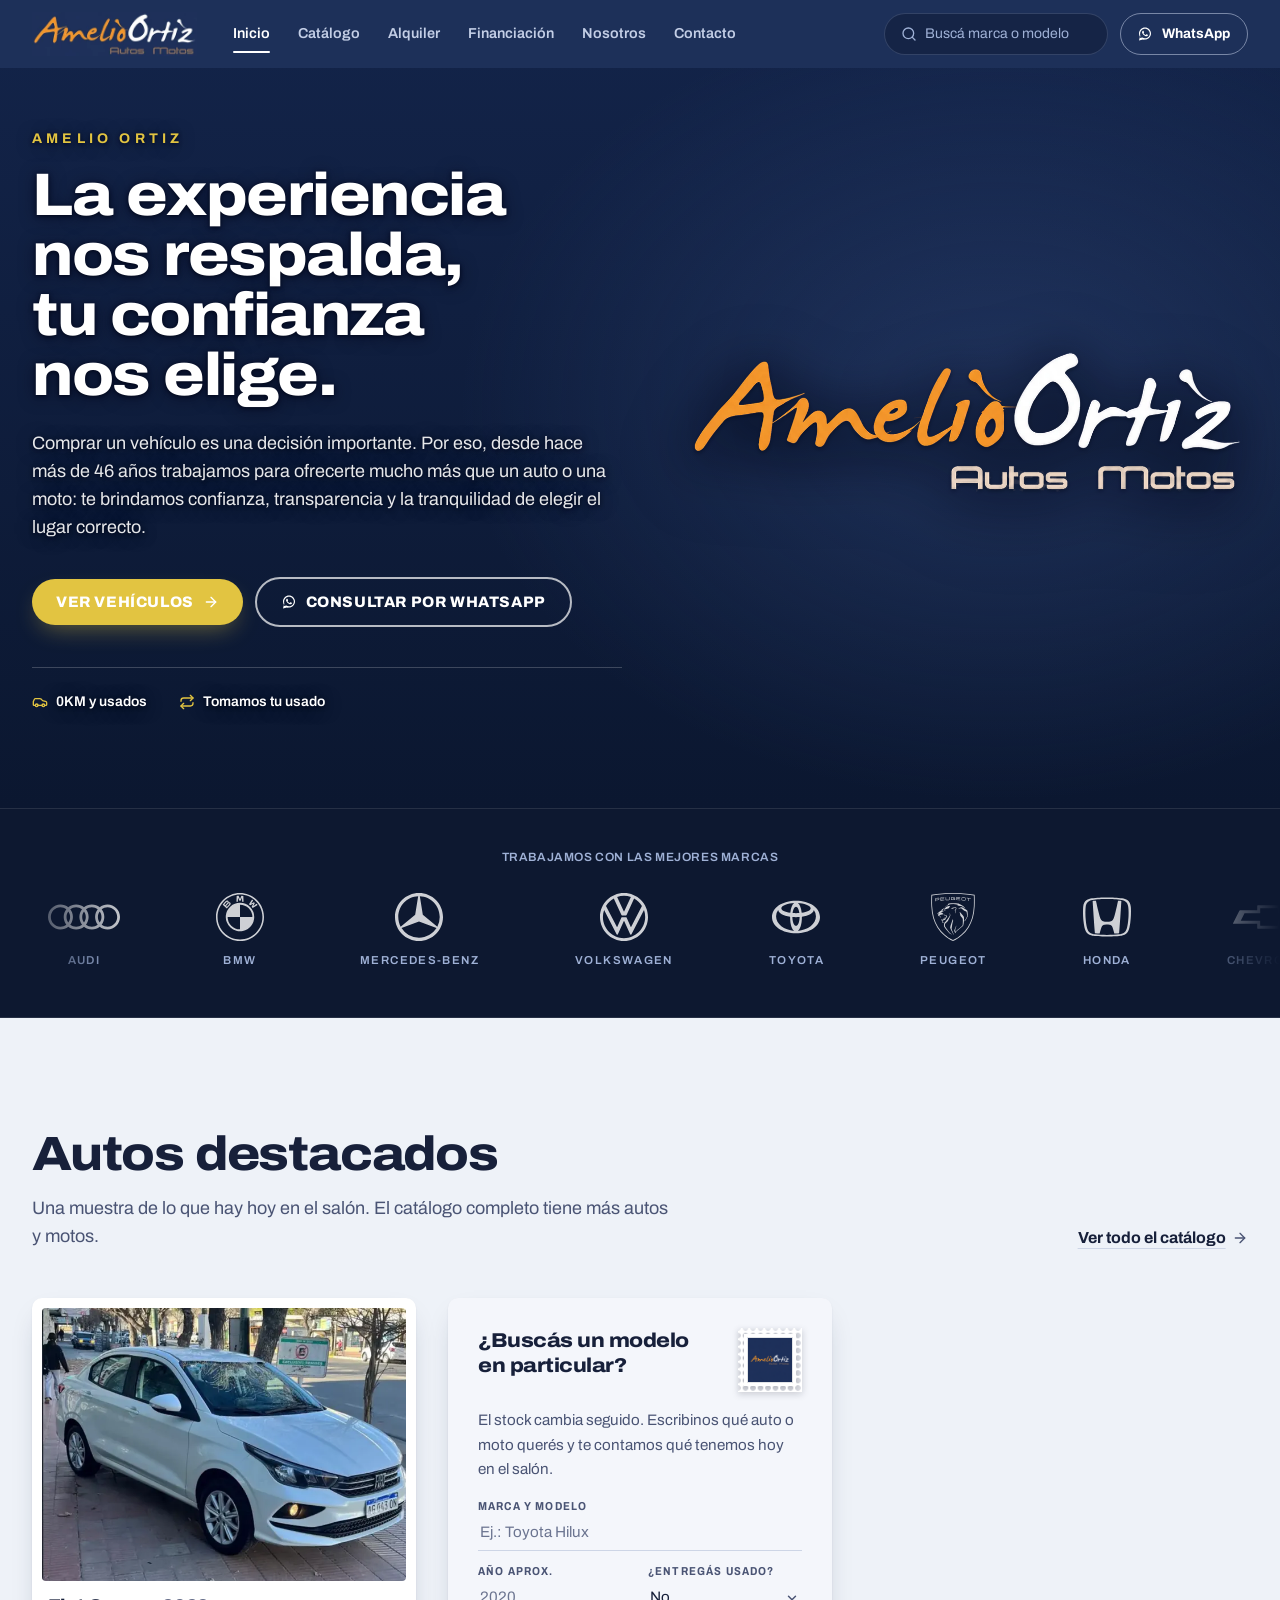
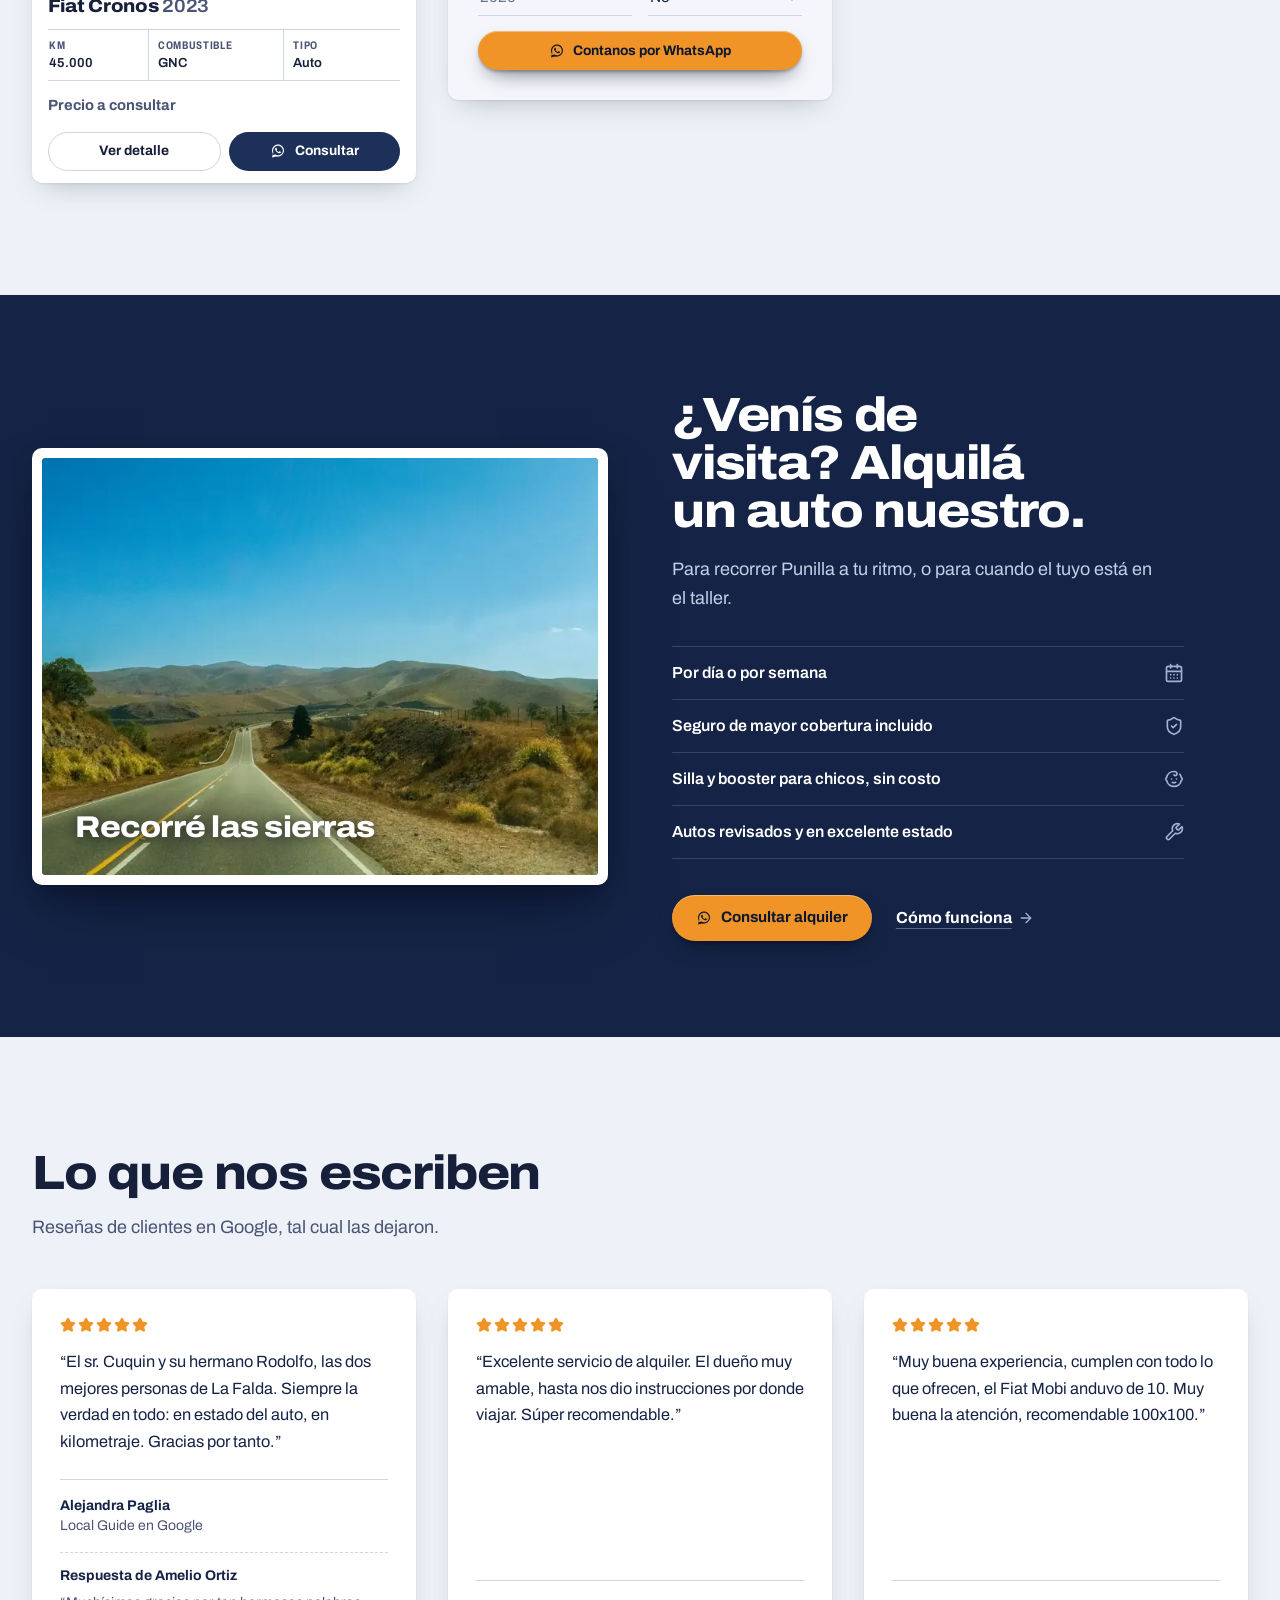
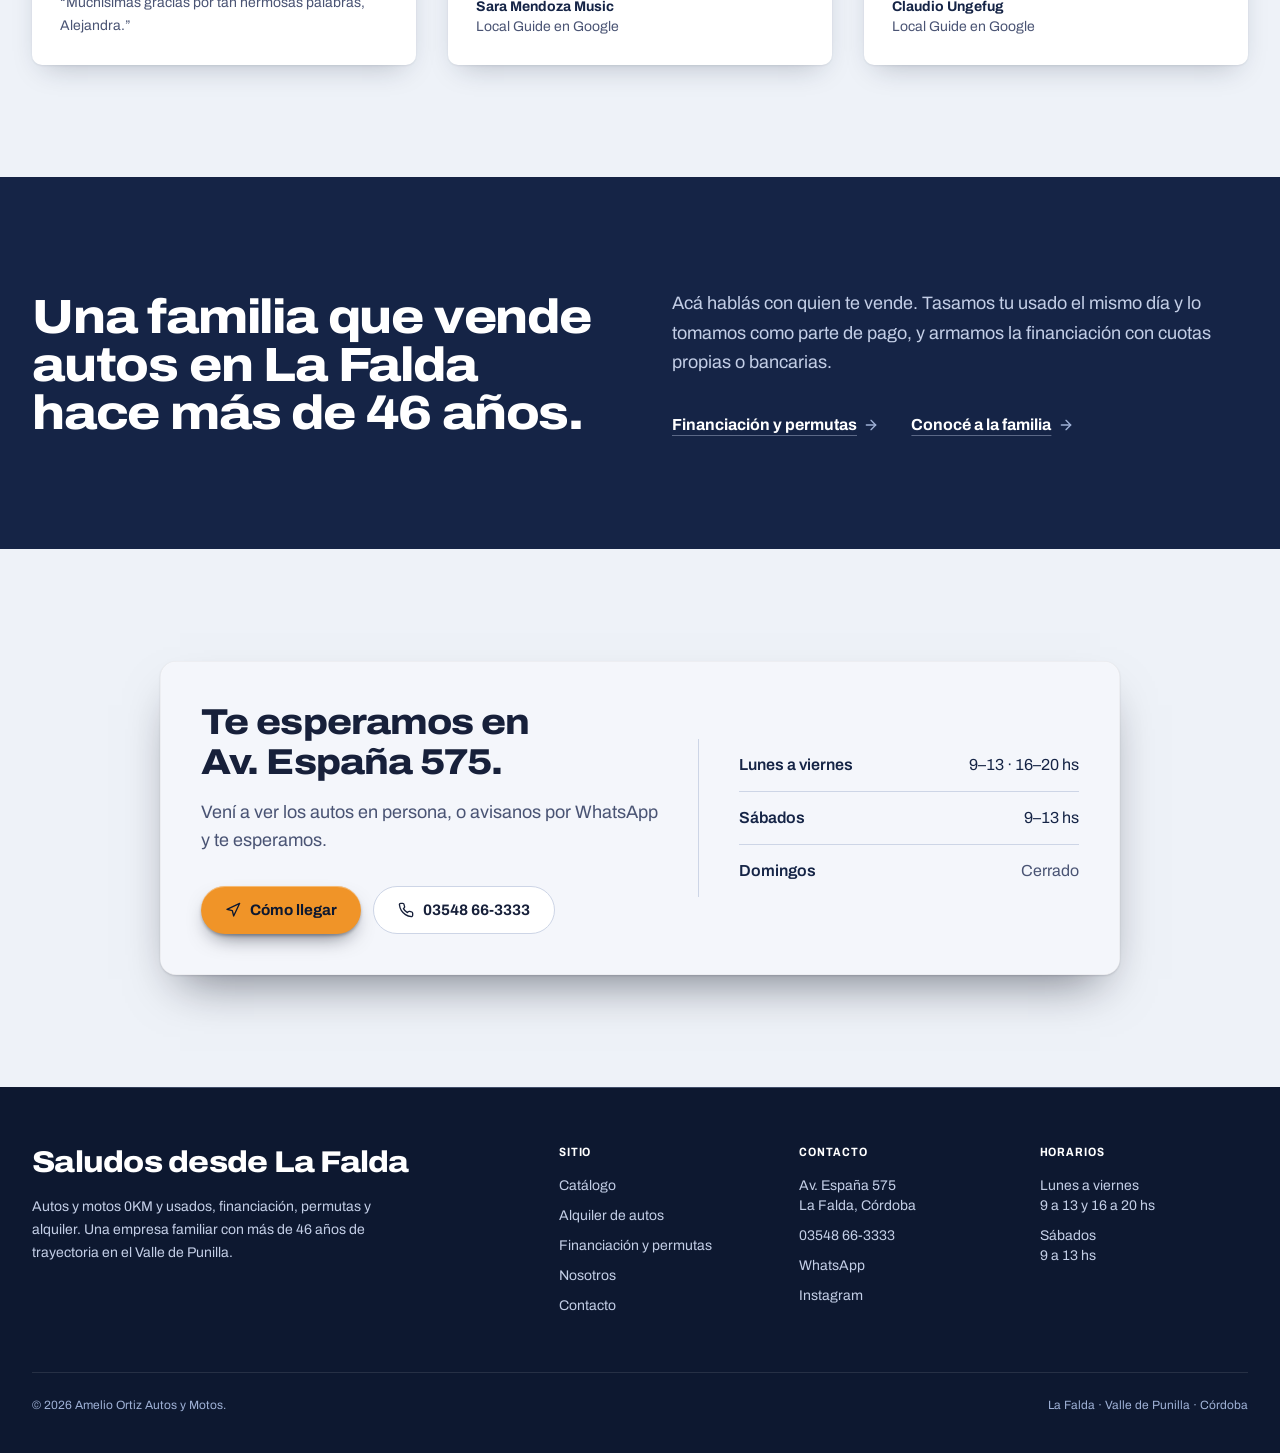
==== commit ea8b9417: "Cambios pedidos por el cliente: logo en hero, catálogo sin precios ni transmisión, utilitarios, text" ====
--- a/index.html
+++ b/index.html
@@ -75,11 +75,10 @@
   <main id="main-content">
     <!-- HERO: la postal de La Falda -->
     <section class="hero-fondo relative isolate flex min-h-[78vh] items-center overflow-hidden pb-16 pt-28 sm:pb-24 sm:pt-32">
-      <img src="img/logo-fondo.webp" width="1254" height="1254" alt="" aria-hidden="true" fetchpriority="high" class="hero-fondo-img" />
-      <div class="hero-fondo-velo" aria-hidden="true"></div>
       <div class="mx-auto w-full max-w-7xl px-4 sm:px-6 lg:px-8">
-
-        <div class="max-w-2xl">
+        <div class="hero-grid">
+
+        <div class="hero-texto max-w-2xl">
           <p class="hero-marca">Amelio Ortiz</p>
           <h1 class="t-titulo hero-sombra mt-4 text-[2.35rem] text-white sm:text-5xl lg:text-6xl">
             La experiencia nos respalda, tu confianza nos elige.
@@ -93,11 +92,15 @@
           </div>
           <ul class="mt-9 flex flex-wrap items-center gap-x-8 gap-y-3 border-t border-white/20 pt-6 text-sm font-semibold text-white hero-sombra sm:mt-10" aria-label="Lo que ofrecemos">
             <li class="flex items-center gap-2"><i data-lucide="car" class="h-4 w-4 text-[#E2C441]"></i>0KM y usados</li>
-            <li class="flex items-center gap-2"><i data-lucide="banknote" class="h-4 w-4 text-[#E2C441]"></i>Financiación propia y en cuotas</li>
             <li class="flex items-center gap-2"><i data-lucide="repeat" class="h-4 w-4 text-[#E2C441]"></i>Tomamos tu usado</li>
           </ul>
         </div>
 
+        <div class="hero-logo">
+          <img src="img/logo-transparente.webp" width="1100" height="296" alt="Amelio Ortiz Autos y Motos" fetchpriority="high" decoding="async" />
+        </div>
+
+        </div>
       </div>
     </section>
 
@@ -221,7 +224,7 @@
           <p class="t-lead mt-5 max-w-lg text-lg leading-relaxed">Para recorrer Punilla a tu ritmo, o para cuando el tuyo está en el taller.</p>
           <ul class="mt-8 max-w-lg divide-y divide-white/15 border-y border-white/15 text-white">
             <li class="flex items-center justify-between gap-4 py-3.5"><span class="font-semibold">Por día o por semana</span><i data-lucide="calendar-days" class="h-5 w-5 text-navy-300"></i></li>
-            <li class="flex items-center justify-between gap-4 py-3.5"><span class="font-semibold">Seguro de todo riesgo incluido</span><i data-lucide="shield-check" class="h-5 w-5 text-navy-300"></i></li>
+            <li class="flex items-center justify-between gap-4 py-3.5"><span class="font-semibold">Seguro de mayor cobertura incluido</span><i data-lucide="shield-check" class="h-5 w-5 text-navy-300"></i></li>
             <li class="flex items-center justify-between gap-4 py-3.5"><span class="font-semibold">Silla y booster para chicos, sin costo</span><i data-lucide="baby" class="h-5 w-5 text-navy-300"></i></li>
             <li class="flex items-center justify-between gap-4 py-3.5"><span class="font-semibold">Autos revisados y en excelente estado</span><i data-lucide="wrench" class="h-5 w-5 text-navy-300"></i></li>
           </ul>
--- a/styles.css
+++ b/styles.css
@@ -947,3 +947,26 @@
   font-weight: 800;
 }
 .btn-contorno:hover { border-color: #fff; background: rgba(255, 255, 255, 0.1); }
+
+/* Hero: logo grande a la derecha (pedido del cliente: que se note, no de fondo) */
+.hero-fondo {
+  background:
+    radial-gradient(ellipse 60% 70% at 78% 50%, rgba(52, 77, 130, 0.45) 0%, rgba(52, 77, 130, 0) 70%),
+    linear-gradient(180deg, #13244a 0%, #0b1730 100%);
+}
+.hero-grid { display: grid; grid-template-columns: 1fr; gap: 2.5rem; align-items: center; }
+.hero-logo { order: -1; display: flex; justify-content: flex-start; }
+.hero-logo img { width: min(78%, 320px); height: auto; filter: drop-shadow(0 10px 30px rgba(2, 6, 23, 0.55)); }
+@media (min-width: 1024px) {
+  .hero-grid { grid-template-columns: minmax(0, 1.05fr) minmax(0, 1fr); gap: 4rem; }
+  .hero-logo { order: 0; justify-content: center; }
+  .hero-logo img { width: 100%; max-width: 560px; }
+}
+
+/* Alquiler: aviso de uso prohibido, bien visible */
+.aviso-prohibido {
+  border-left: 4px solid #d27a12;
+  background: #fef5ea;
+  border-radius: 6px;
+  padding: 1.1rem 1.25rem;
+}
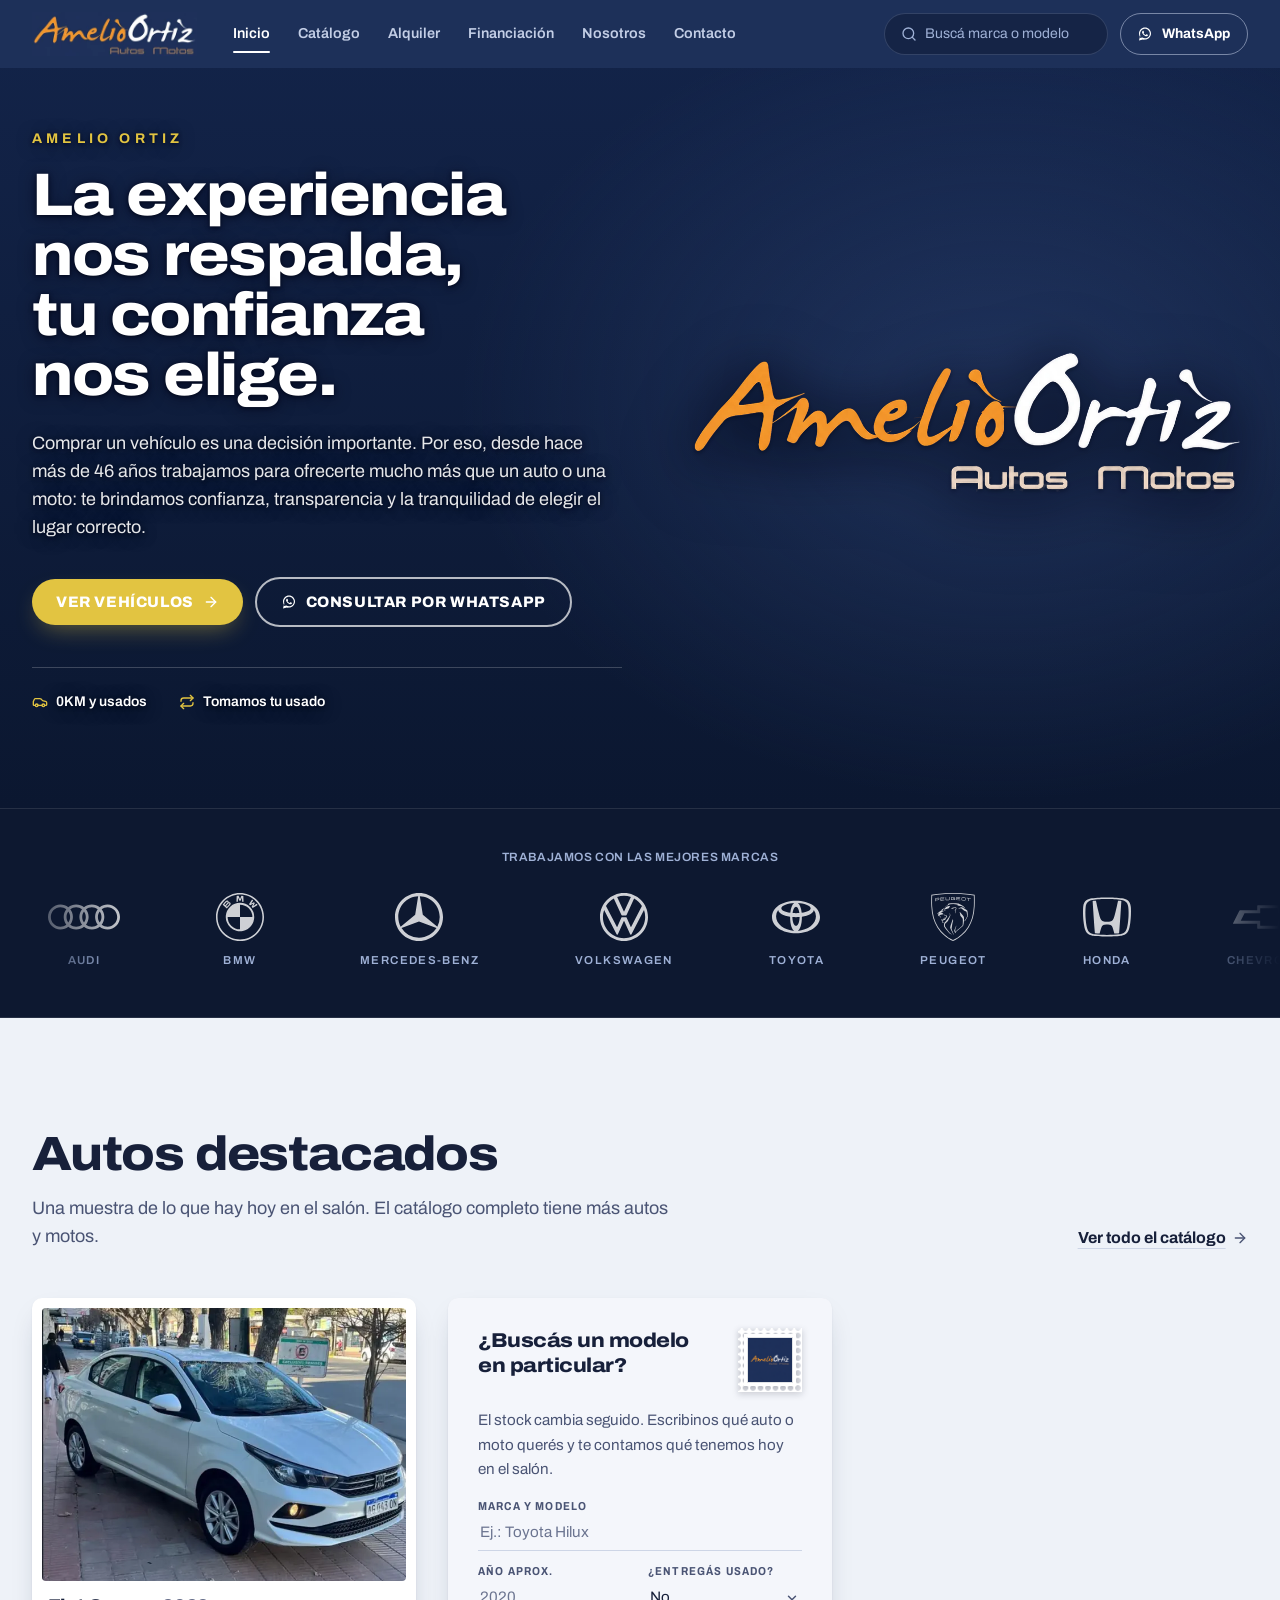
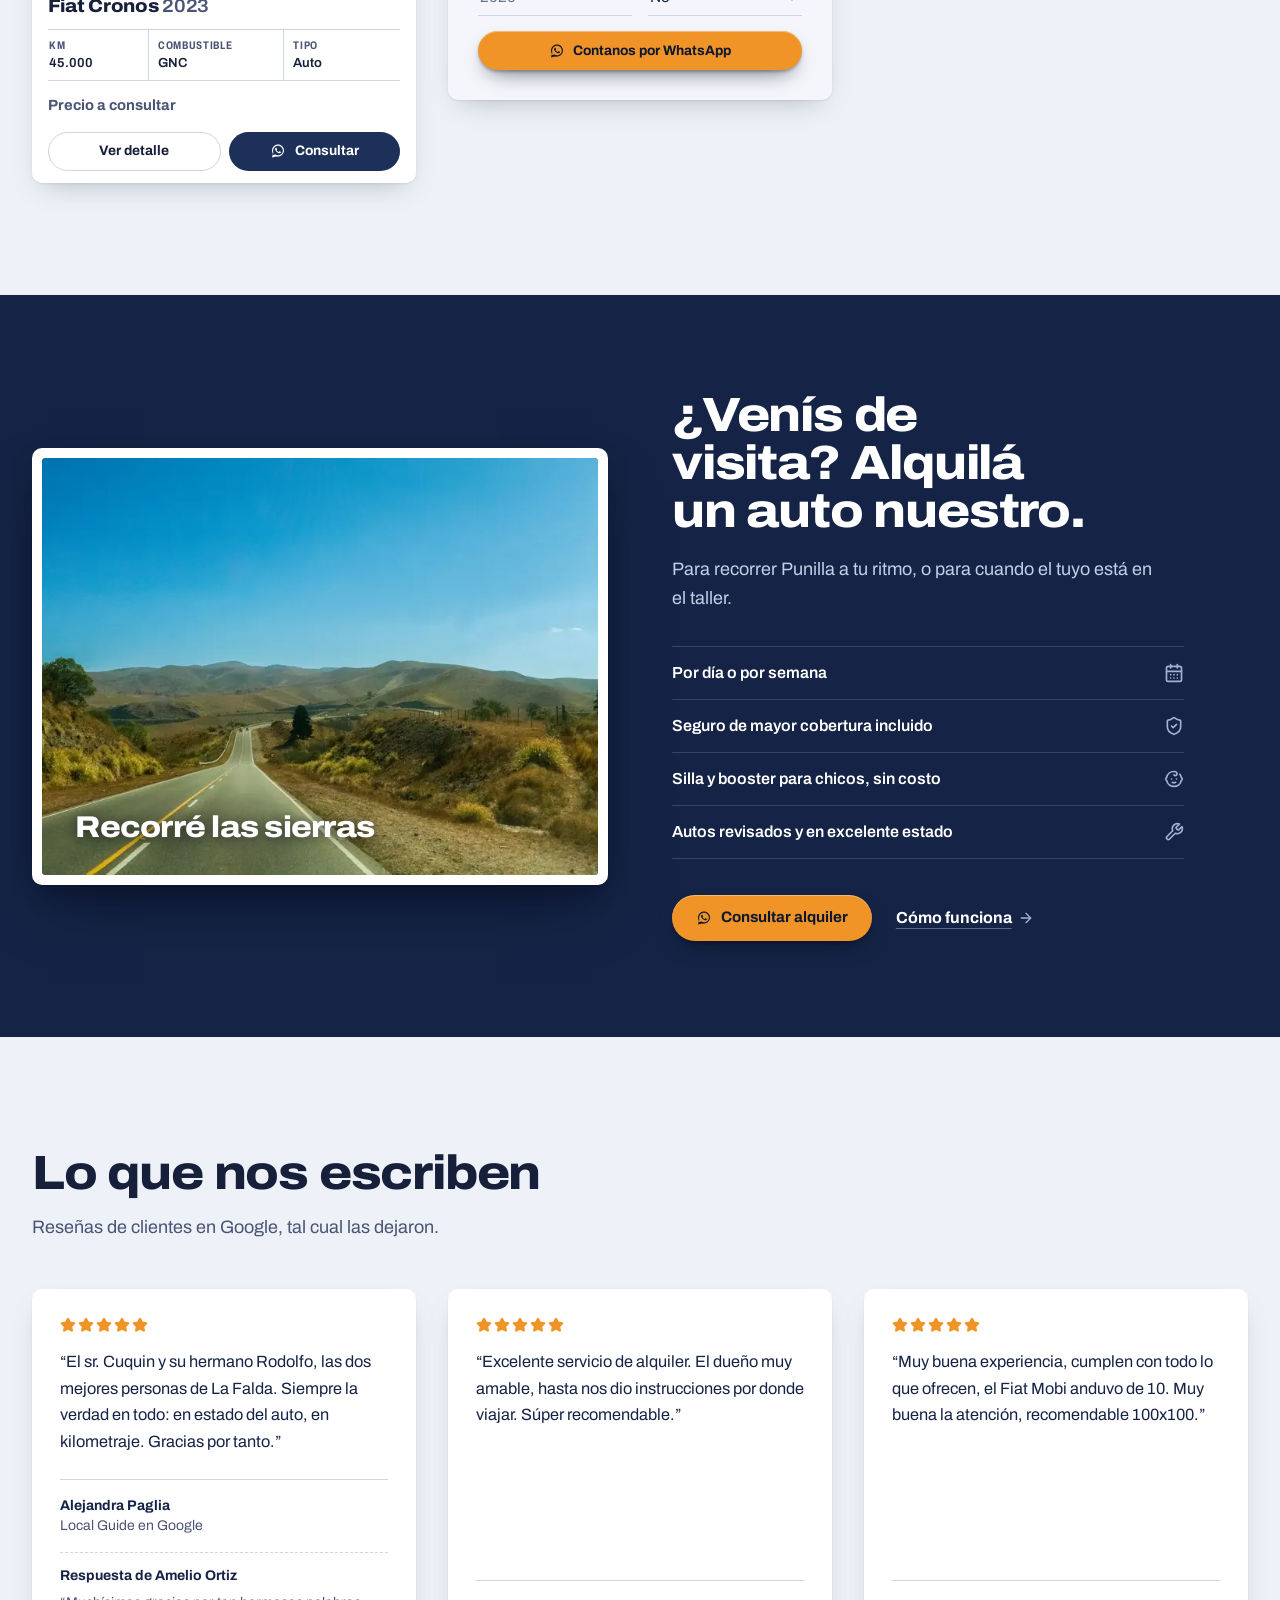
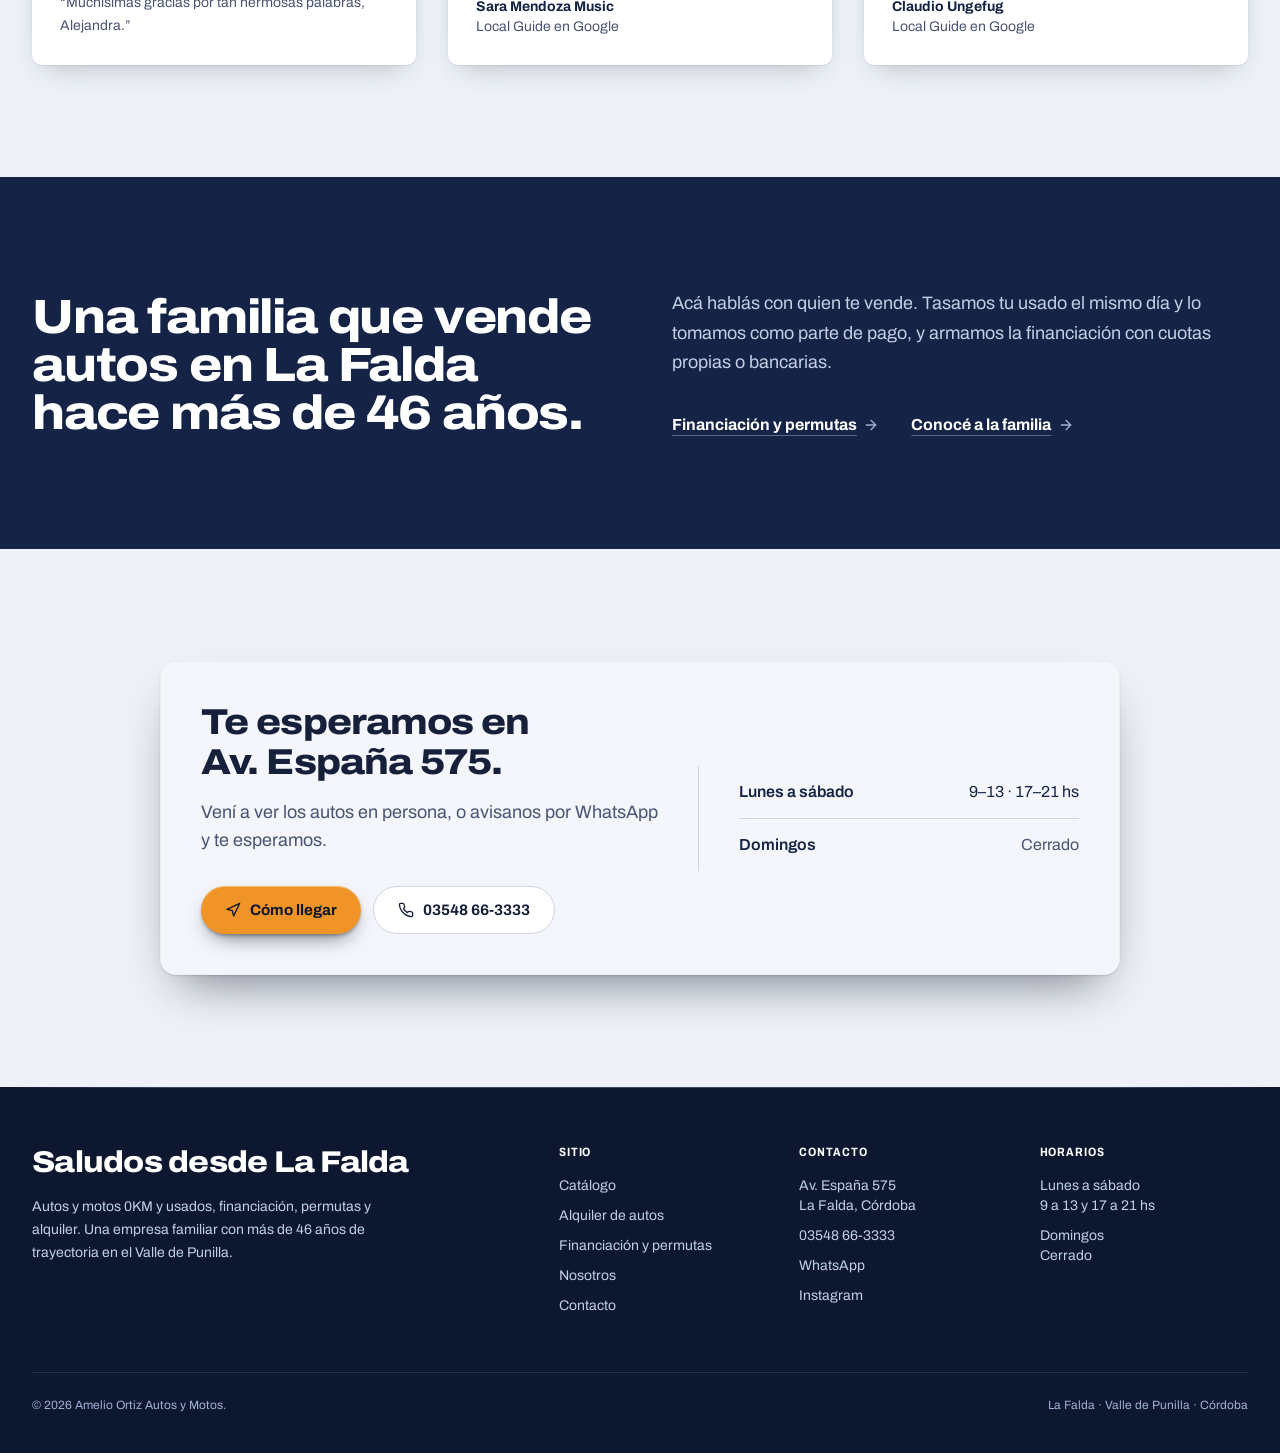
==== commit 8ddc9b2c: "Horarios: lunes a sábado 9-13 y 17-21 hs, como en Google Co-Authored-By: Claude Opus 5.5 <noreply@an" ====
--- a/index.html
+++ b/index.html
@@ -294,8 +294,7 @@
               </div>
             </div>
             <ul class="renglones self-center border-t border-[#cdd5e6] text-navy-900 md:border-l md:border-t-0 md:pl-10">
-              <li class="tabular flex justify-between gap-4 py-3.5"><span class="font-semibold">Lunes a viernes</span><span>9–13 · 16–20 hs</span></li>
-              <li class="tabular flex justify-between gap-4 py-3.5"><span class="font-semibold">Sábados</span><span>9–13 hs</span></li>
+              <li class="tabular flex justify-between gap-4 py-3.5"><span class="font-semibold">Lunes a sábado</span><span>9–13 · 17–21 hs</span></li>
               <li class="flex justify-between gap-4 py-3.5"><span class="font-semibold">Domingos</span><span class="text-[#4a5474]">Cerrado</span></li>
             </ul>
           </div>
@@ -335,8 +334,8 @@
           <div class="col-span-2 sm:col-span-1">
             <h2 class="t-rotulo text-xs text-white">Horarios</h2>
             <ul class="tabular mt-4 space-y-2.5 text-sm">
-              <li>Lunes a viernes<br />9 a 13 y 16 a 20 hs</li>
-              <li>Sábados<br />9 a 13 hs</li>
+              <li>Lunes a sábado<br />9 a 13 y 17 a 21 hs</li>
+              <li>Domingos<br />Cerrado</li>
             </ul>
           </div>
         </div>
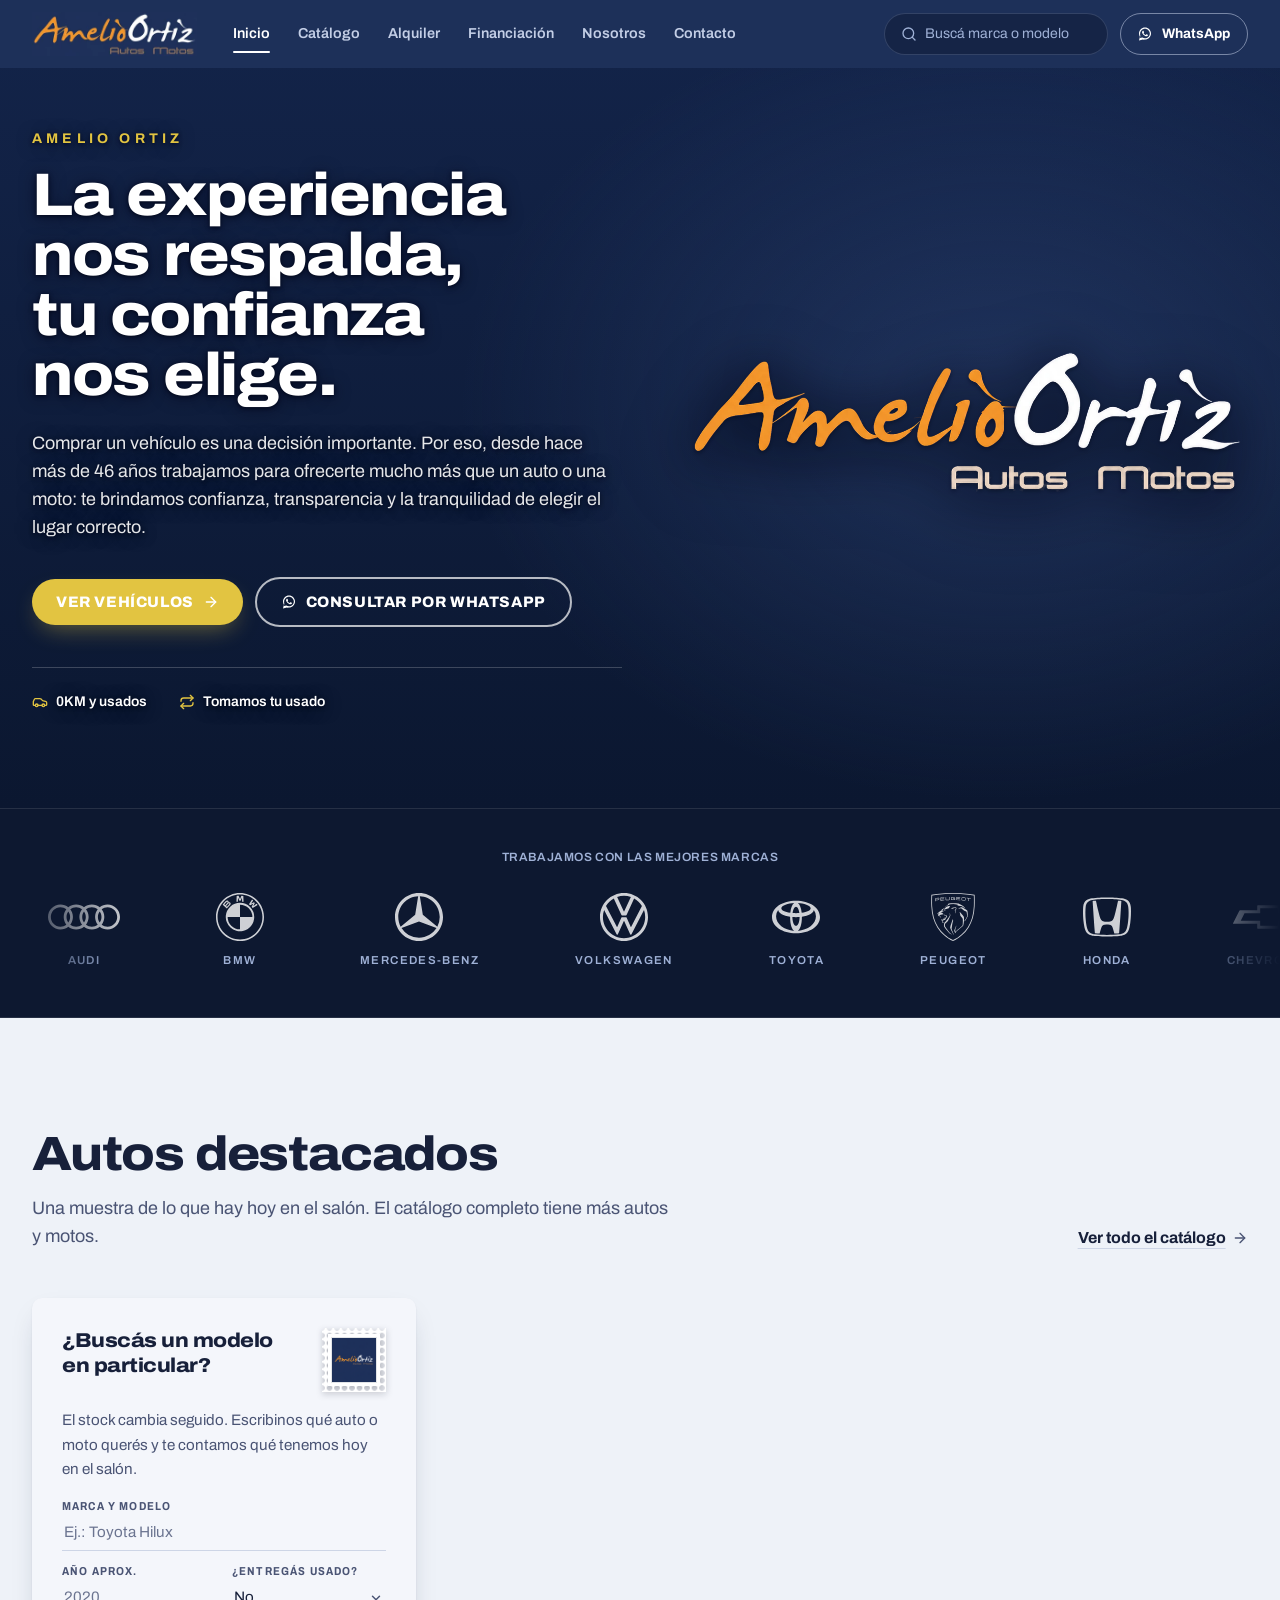
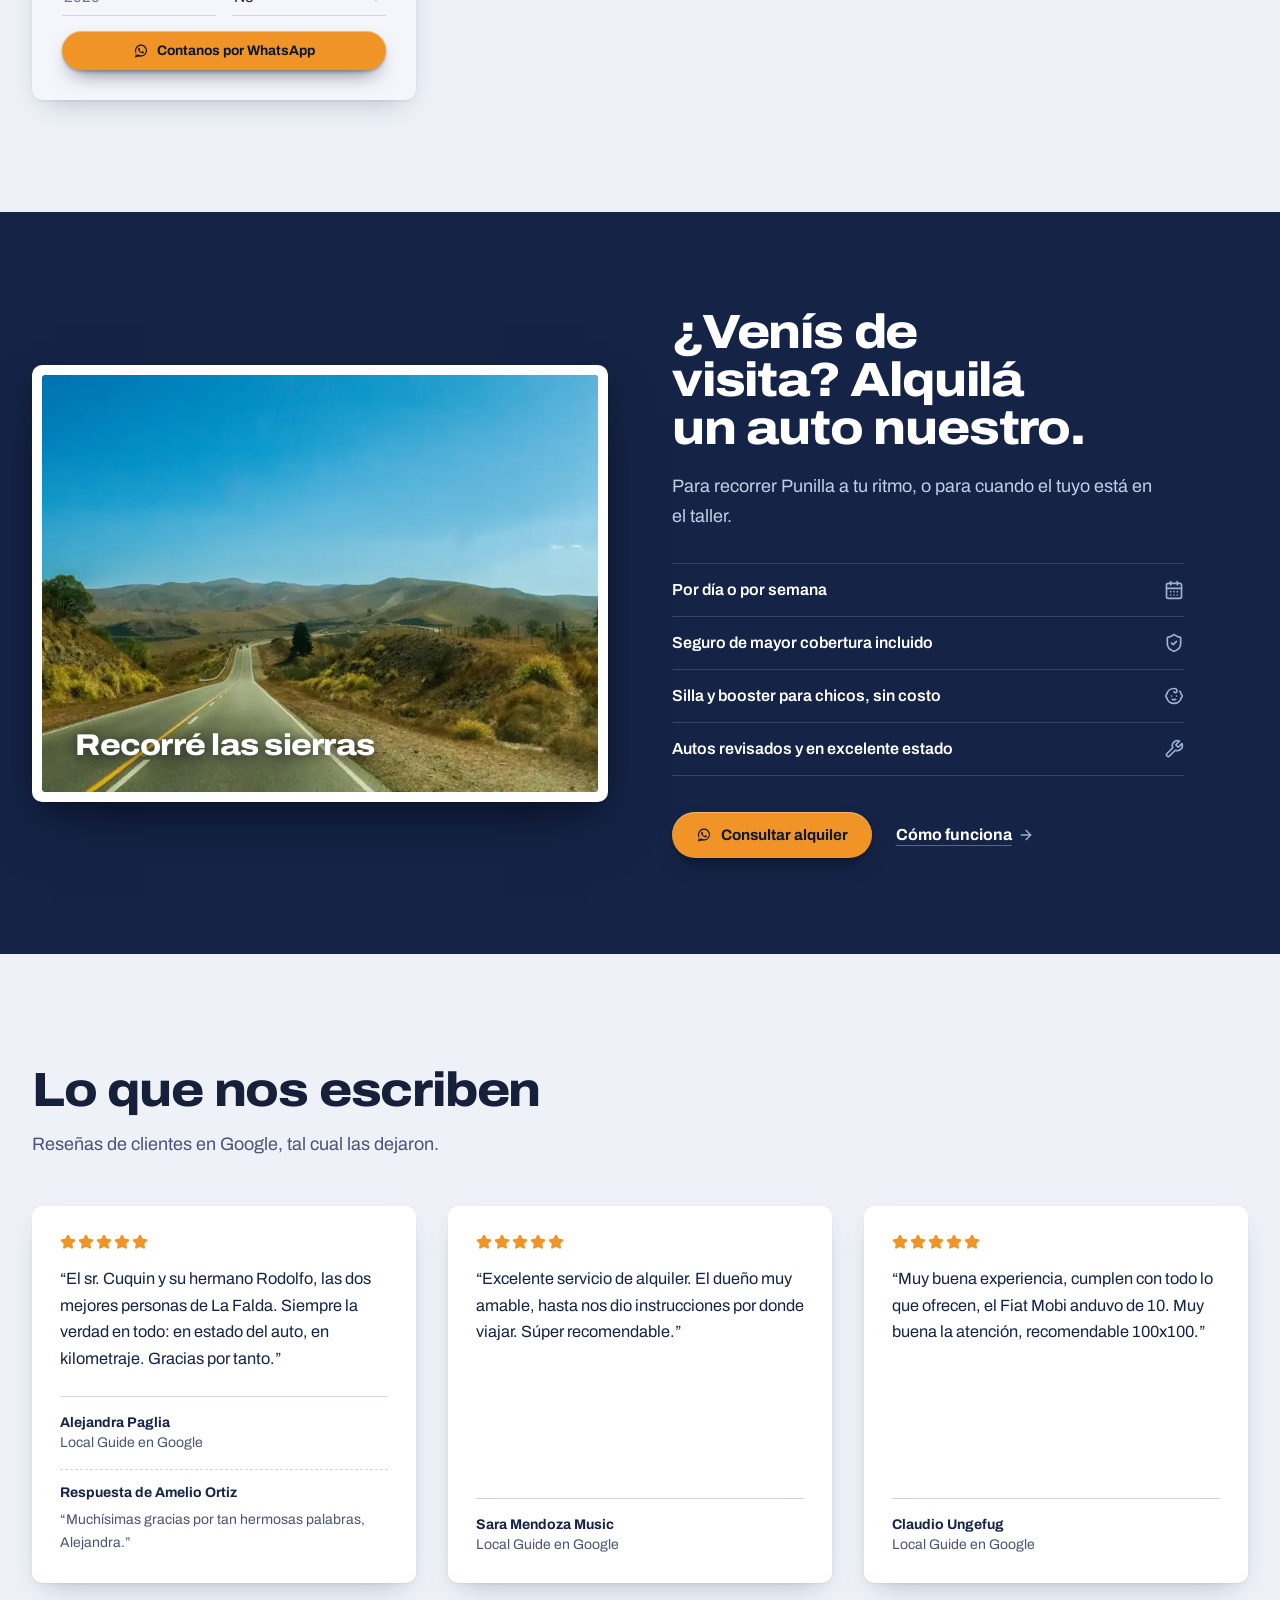
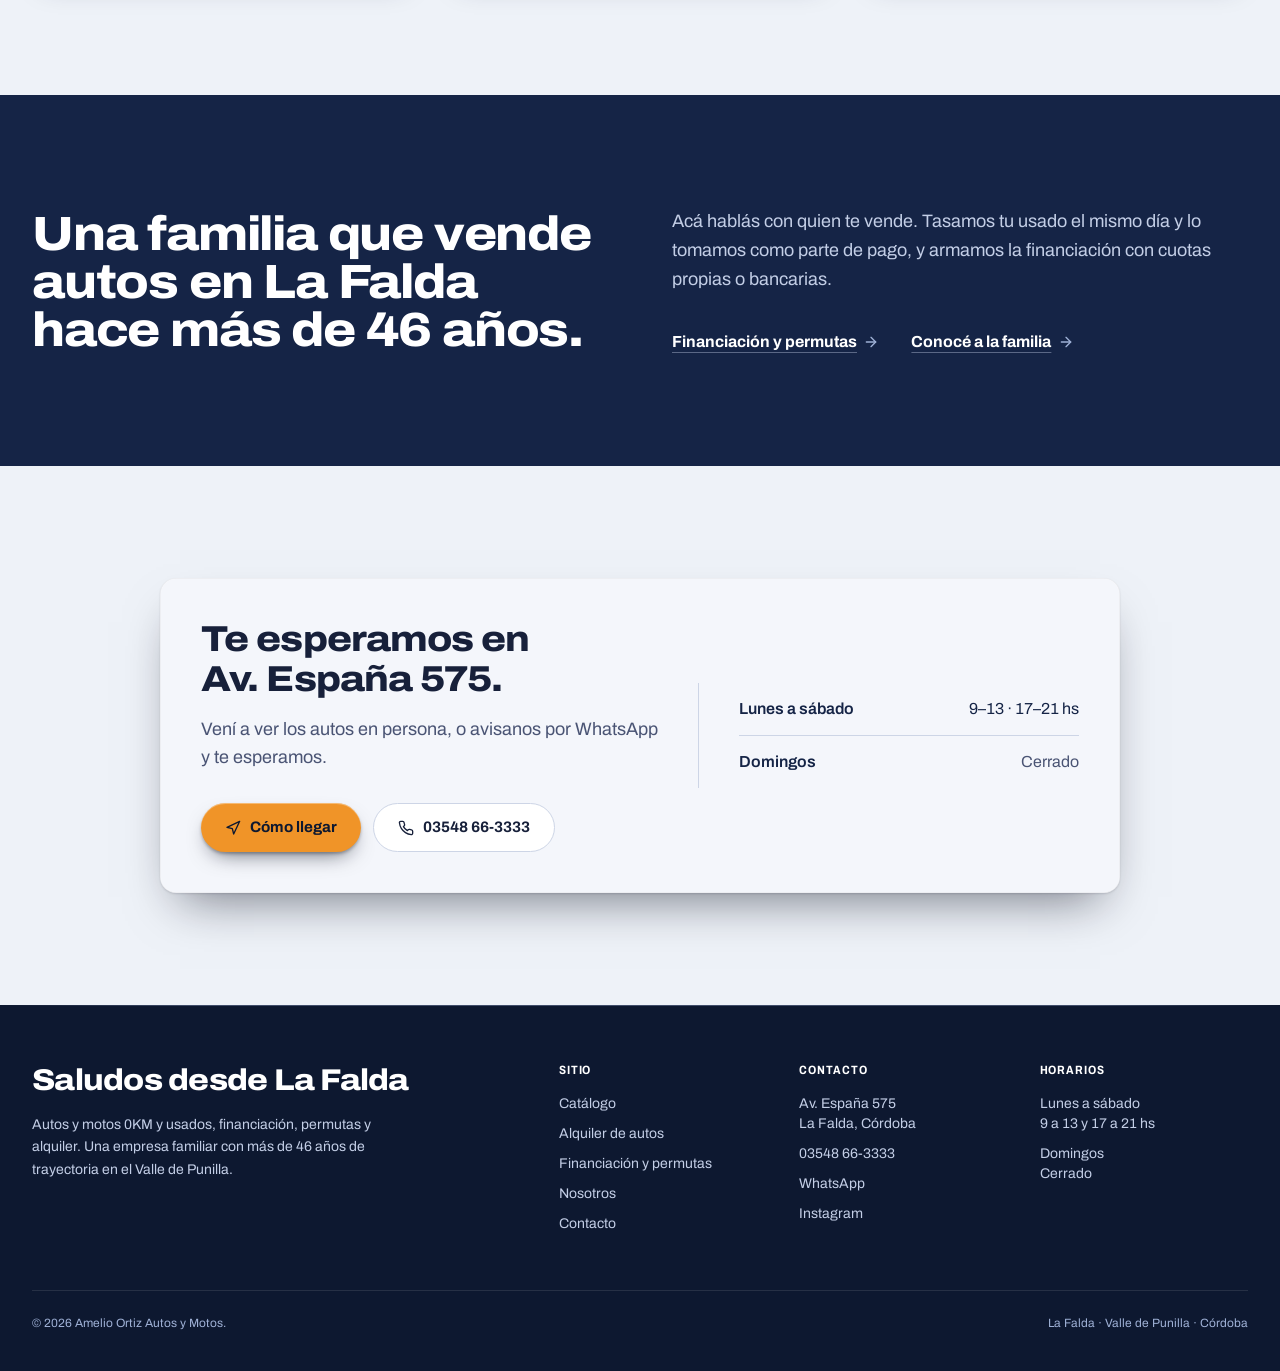
==== commit 3b592fd9: "Quitar el Fiat Cronos de ejemplo del catálogo y del inicio Co-Authored-By: Claude Opus 5.5 <noreply@" ====
--- a/index.html
+++ b/index.html
@@ -166,19 +166,6 @@
         </div>
 
         <div id="destacados-grid" class="grilla-postales mt-12 grid grid-cols-1 gap-x-8 gap-y-12 sm:grid-cols-2 lg:grid-cols-3">
-          <article data-vehicle-card data-href="vehiculo.html?demo=cronos" data-reveal data-type="auto" data-brand="Fiat" data-year="2023" data-category="seminuevos" data-combustible="GNC" data-photos='["img/cronos-2.webp","img/cronos-3.webp","img/cronos-1.webp","img/cronos-4.webp","img/cronos-5.webp","img/cronos-6.webp","img/cronos-7.webp"]' class="postal postal-auto">
-            <div class="postal-foto"><img src="img/cronos-2-640.webp" srcset="img/cronos-2-640.webp 640w, img/cronos-2.webp 1000w" sizes="(min-width:1024px) 380px, 90vw" alt="Fiat Cronos 2023 blanco, seminuevo" loading="lazy" decoding="async" width="640" height="855" /></div>
-            <div class="ficha">
-              <h3>Fiat Cronos <span class="anio">2023</span></h3>
-              <ul class="ficha-datos"><li><small>Km</small>45.000</li><li><small>Combustible</small>GNC</li><li><small>Tipo</small>Auto</li></ul>
-              <div class="ficha-precio" data-card-precio><span class="precio precio--consultar">Precio a consultar</span></div>
-              <div class="ficha-acciones">
-                <a href="vehiculo.html?demo=cronos" class="btn btn-papel-linea btn-sm">Ver detalle</a>
-                <a href="https://wa.me/5493548663333?text=Hola%20Amelio%20Ortiz%2C%20me%20interesa%20el%20Fiat%20Cronos%202023%20que%20vi%20en%20la%20web." target="_blank" rel="noopener" class="btn btn-tinta btn-sm"><svg viewBox="0 0 32 32" fill="currentColor" class="h-4 w-4 shrink-0" aria-hidden="true"><path d="M16.004 3C9.377 3 4 8.373 4 15c0 2.34.657 4.526 1.797 6.386L4 29l7.86-1.76A11.9 11.9 0 0016.004 27C22.63 27 28 21.627 28 15S22.63 3 16.004 3zm0 21.7c-1.94 0-3.75-.57-5.27-1.55l-.378-.24-4.66 1.04 1.07-4.53-.25-.4A9.65 9.65 0 016.35 15c0-5.32 4.33-9.65 9.654-9.65 5.32 0 9.65 4.33 9.65 9.65s-4.33 9.7-9.65 9.7zm5.32-7.23c-.29-.147-1.71-.845-1.977-.94-.266-.098-.46-.147-.653.147-.194.293-.75.94-.92 1.133-.17.194-.34.22-.63.073-.29-.146-1.224-.451-2.332-1.44-.862-.77-1.444-1.72-1.613-2.01-.17-.293-.018-.45.127-.596.13-.13.29-.34.435-.51.146-.17.194-.293.29-.488.098-.196.05-.367-.024-.513-.073-.146-.653-1.573-.895-2.154-.236-.564-.476-.488-.653-.497-.17-.008-.363-.01-.556-.01-.194 0-.51.073-.777.367-.266.293-1.017.994-1.017 2.425 0 1.43 1.04 2.813 1.185 3.008.146.194 2.05 3.13 4.966 4.39.694.3 1.235.478 1.657.611.696.222 1.33.19 1.83.116.558-.083 1.71-.7 1.952-1.377.242-.677.242-1.257.17-1.377-.073-.122-.266-.195-.556-.34z"/></svg>Consultar</a>
-              </div>
-            </div>
-          </article>
-
 
           <div id="busco-card" data-reveal class="postal postal-auto dorso flex flex-col self-start" style="cursor:default">
             <div class="relative flex flex-1 flex-col p-5">
